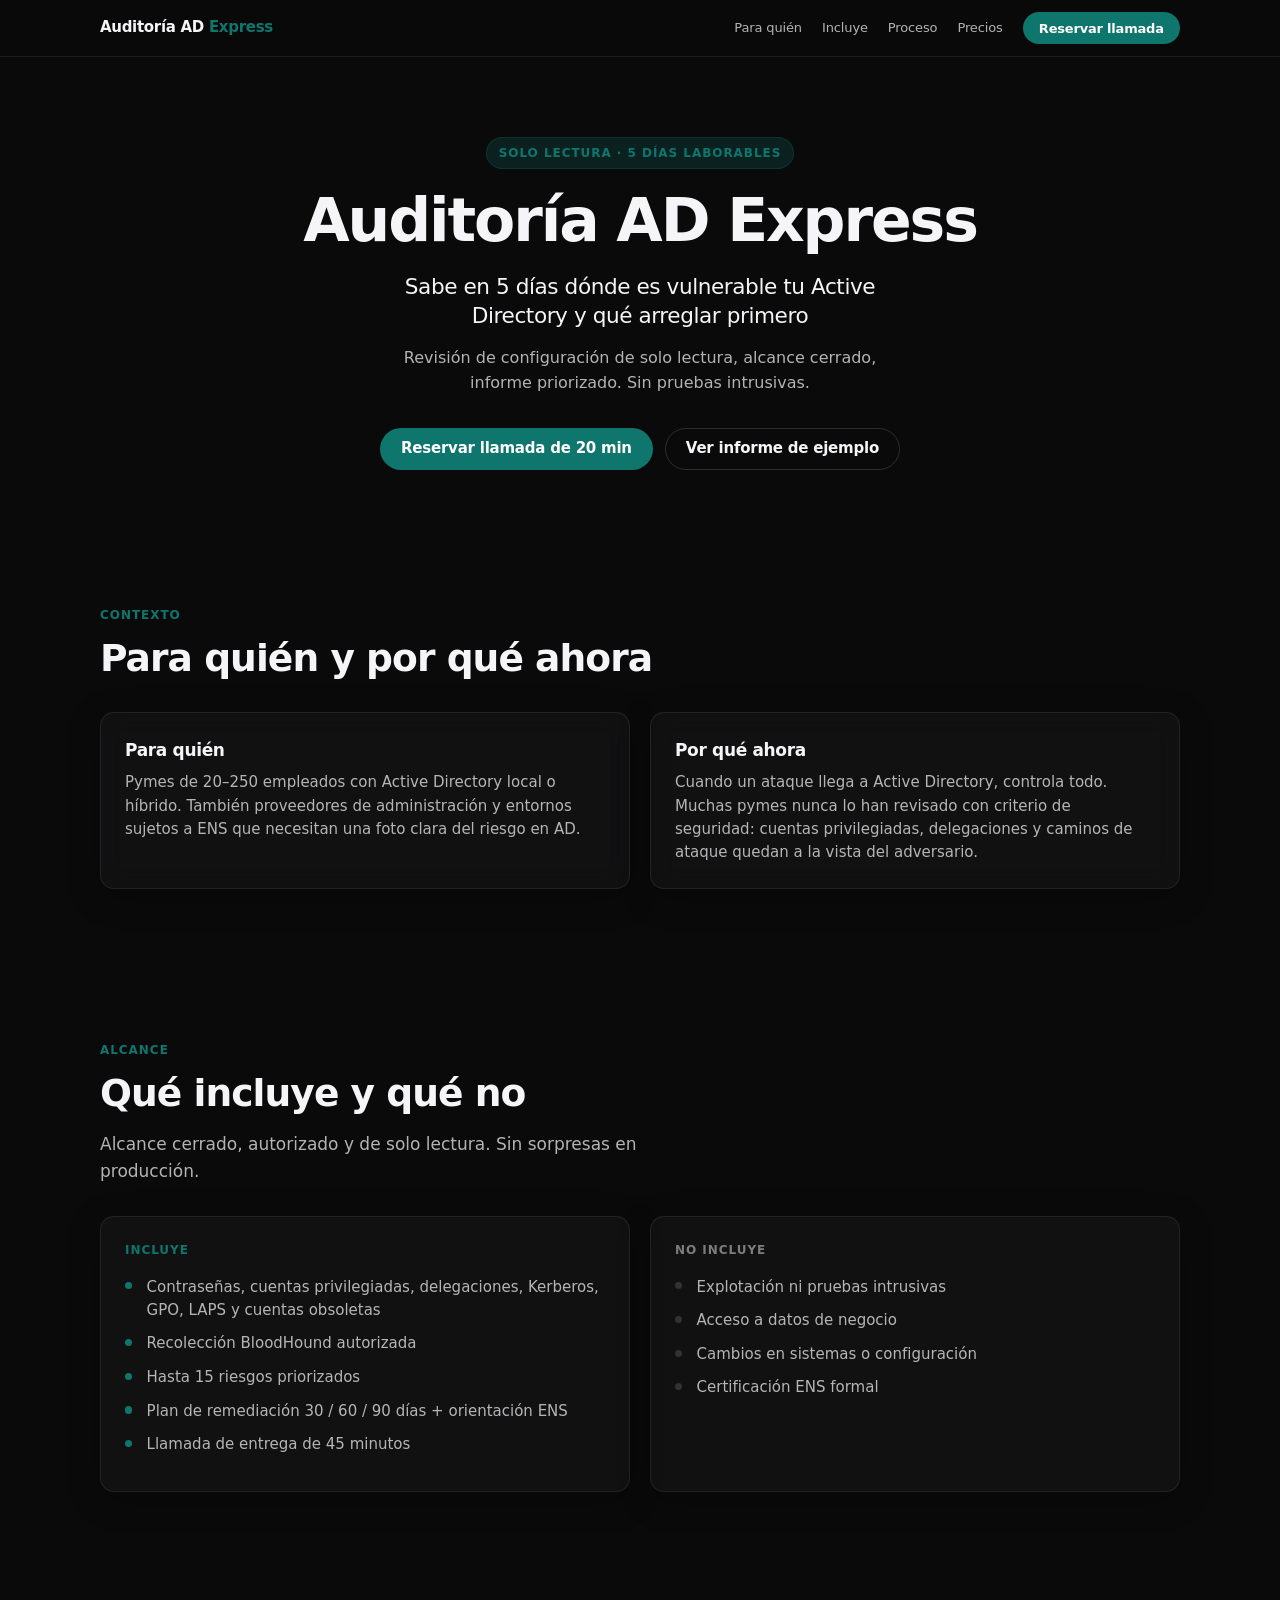
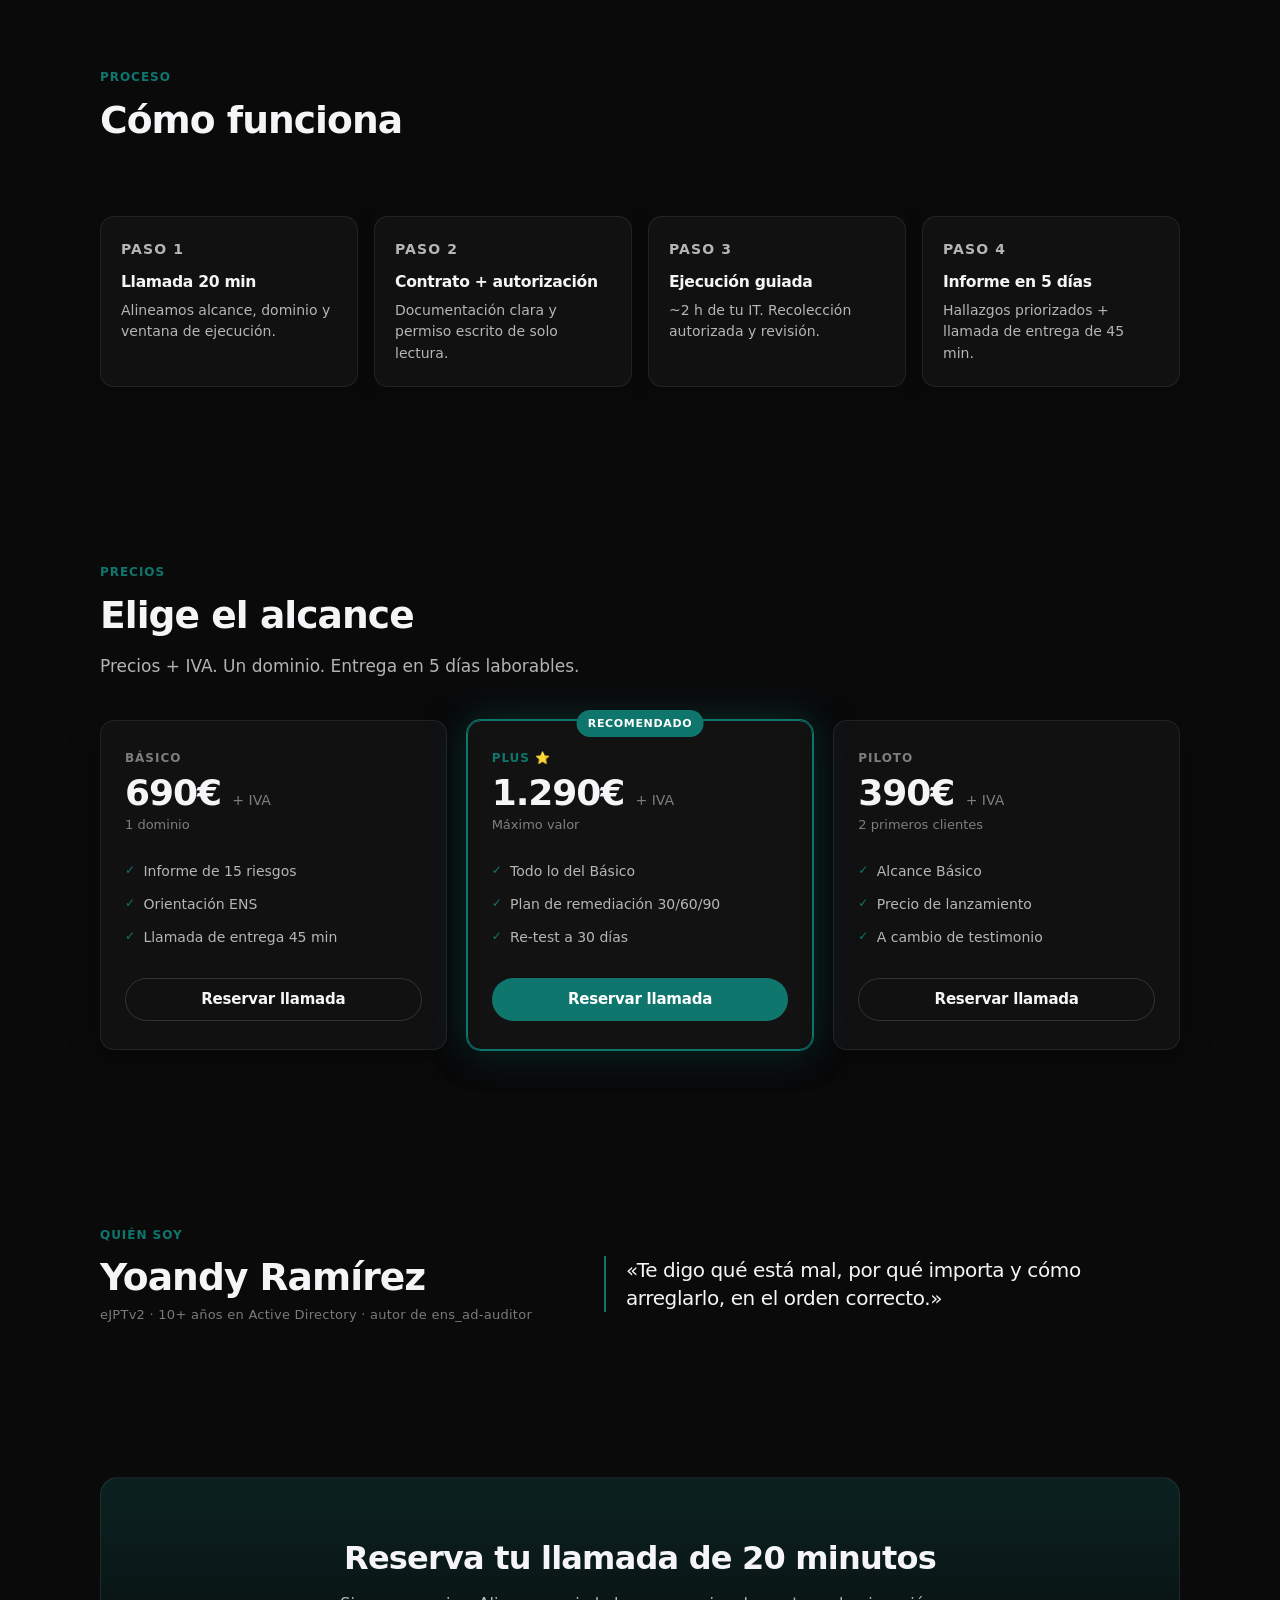
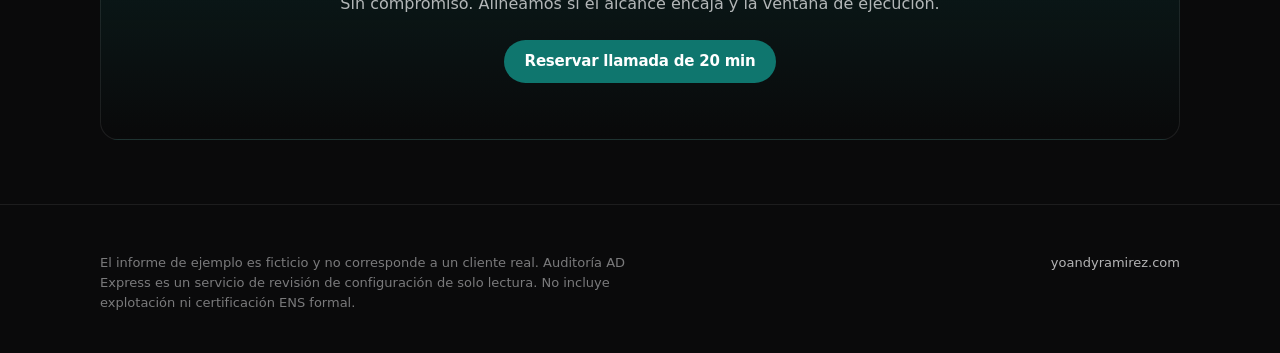
==== index.html @ 7f48b074 "feat: landing Auditoría AD Express (Apple/Emil static)" ====
<!DOCTYPE html>
<html lang="es">
<head>
  <meta charset="UTF-8">
  <meta name="viewport" content="width=device-width, initial-scale=1">
  <meta name="description" content="Auditoría AD Express: sabe en 5 días dónde es vulnerable tu Active Directory y qué arreglar primero. Revisión de solo lectura, informe priorizado.">
  <title>Auditoría AD Express — Active Directory en 5 días</title>
  <link rel="stylesheet" href="styles.css">
</head>
<body>
  <header class="nav">
    <div class="wrap nav__inner">
      <a href="#" class="nav__brand">Auditoría AD <span>Express</span></a>
      <nav class="nav__links" aria-label="Principal">
        <a class="nav__link" href="#para-quien">Para quién</a>
        <a class="nav__link" href="#incluye">Incluye</a>
        <a class="nav__link" href="#proceso">Proceso</a>
        <a class="nav__link" href="#precios">Precios</a>
        <a class="btn btn--primary btn--sm nav__cta" href="#reserva">Reservar llamada</a>
      </nav>
    </div>
  </header>

  <main>
    <section class="hero">
      <div class="wrap">
        <p class="hero__eyebrow reveal">Solo lectura · 5 días laborables</p>
        <h1 class="hero__title reveal">Auditoría AD Express</h1>
        <p class="hero__subtitle reveal">Sabe en 5 días dónde es vulnerable tu Active Directory y qué arreglar primero</p>
        <p class="hero__sub reveal">Revisión de configuración de solo lectura, alcance cerrado, informe priorizado. Sin pruebas intrusivas.</p>
        <div class="hero__actions reveal">
          <a class="btn btn--primary" href="mailto:yoandyramirezdelgado@gmail.com?subject=Auditor%C3%ADa%20AD%20Express">Reservar llamada de 20 min</a>
          <a class="btn btn--ghost" href="informe.html">Ver informe de ejemplo</a>
        </div>
      </div>
    </section>

    <section class="section section--tight" id="para-quien">
      <div class="wrap">
        <p class="section__label reveal">Contexto</p>
        <h2 class="section__title reveal">Para quién y por qué ahora</h2>
        <div class="grid-2 audience-grid" style="margin-top: 2rem;">
          <article class="card card--glass reveal">
            <h3>Para quién</h3>
            <p>Pymes de 20–250 empleados con Active Directory local o híbrido. También proveedores de administración y entornos sujetos a ENS que necesitan una foto clara del riesgo en AD.</p>
          </article>
          <article class="card card--glass reveal">
            <h3>Por qué ahora</h3>
            <p>Cuando un ataque llega a Active Directory, controla todo. Muchas pymes nunca lo han revisado con criterio de seguridad: cuentas privilegiadas, delegaciones y caminos de ataque quedan a la vista del adversario.</p>
          </article>
        </div>
      </div>
    </section>

    <section class="section" id="incluye">
      <div class="wrap">
        <p class="section__label reveal">Alcance</p>
        <h2 class="section__title reveal">Qué incluye y qué no</h2>
        <p class="section__lead reveal">Alcance cerrado, autorizado y de solo lectura. Sin sorpresas en producción.</p>
        <div class="grid-2" style="margin-top: 2rem;">
          <div class="card includes-col includes-col--yes reveal">
            <h3>Incluye</h3>
            <ul>
              <li>Contraseñas, cuentas privilegiadas, delegaciones, Kerberos, GPO, LAPS y cuentas obsoletas</li>
              <li>Recolección BloodHound autorizada</li>
              <li>Hasta 15 riesgos priorizados</li>
              <li>Plan de remediación 30 / 60 / 90 días + orientación ENS</li>
              <li>Llamada de entrega de 45 minutos</li>
            </ul>
          </div>
          <div class="card includes-col includes-col--no reveal">
            <h3>No incluye</h3>
            <ul>
              <li>Explotación ni pruebas intrusivas</li>
              <li>Acceso a datos de negocio</li>
              <li>Cambios en sistemas o configuración</li>
              <li>Certificación ENS formal</li>
            </ul>
          </div>
        </div>
      </div>
    </section>

    <section class="section" id="proceso">
      <div class="wrap">
        <p class="section__label reveal">Proceso</p>
        <h2 class="section__title reveal">Cómo funciona</h2>
        <p class="section__lead reveal">Cuatro pasos. Menos de un día de coordinación por tu parte.</p>
        <div class="steps" style="margin-top: 2rem;">
          <article class="step reveal">
            <p class="step__num">Paso 1</p>
            <h3>Llamada 20 min</h3>
            <p>Alineamos alcance, dominio y ventana de ejecución.</p>
          </article>
          <article class="step reveal">
            <p class="step__num">Paso 2</p>
            <h3>Contrato + autorización</h3>
            <p>Documentación clara y permiso escrito de solo lectura.</p>
          </article>
          <article class="step reveal">
            <p class="step__num">Paso 3</p>
            <h3>Ejecución guiada</h3>
            <p>~2 h de tu IT. Recolección autorizada y revisión.</p>
          </article>
          <article class="step reveal">
            <p class="step__num">Paso 4</p>
            <h3>Informe en 5 días</h3>
            <p>Hallazgos priorizados + llamada de entrega de 45 min.</p>
          </article>
        </div>
      </div>
    </section>

    <section class="section" id="precios">
      <div class="wrap">
        <p class="section__label reveal">Precios</p>
        <h2 class="section__title reveal">Elige el alcance</h2>
        <p class="section__lead reveal">Precios + IVA. Un dominio. Entrega en 5 días laborables.</p>
        <div class="grid-3" style="margin-top: 2.5rem;">
          <article class="pricing-card reveal">
            <p class="pricing-card__name">Básico</p>
            <p class="pricing-card__price">690€ <span>+ IVA</span></p>
            <p class="pricing-card__note">1 dominio</p>
            <ul>
              <li>Informe de 15 riesgos</li>
              <li>Orientación ENS</li>
              <li>Llamada de entrega 45 min</li>
            </ul>
            <a class="btn btn--ghost" href="mailto:yoandyramirezdelgado@gmail.com?subject=Auditor%C3%ADa%20AD%20Express%20%E2%80%94%20B%C3%A1sico">Reservar llamada</a>
          </article>
          <article class="pricing-card pricing-card--plus reveal">
            <span class="pricing-card__badge">Recomendado</span>
            <p class="pricing-card__name">Plus ⭐</p>
            <p class="pricing-card__price">1.290€ <span>+ IVA</span></p>
            <p class="pricing-card__note">Máximo valor</p>
            <ul>
              <li>Todo lo del Básico</li>
              <li>Plan de remediación 30/60/90</li>
              <li>Re-test a 30 días</li>
            </ul>
            <a class="btn btn--primary" href="mailto:yoandyramirezdelgado@gmail.com?subject=Auditor%C3%ADa%20AD%20Express%20%E2%80%94%20Plus">Reservar llamada</a>
          </article>
          <article class="pricing-card reveal">
            <p class="pricing-card__name">Piloto</p>
            <p class="pricing-card__price">390€ <span>+ IVA</span></p>
            <p class="pricing-card__note">2 primeros clientes</p>
            <ul>
              <li>Alcance Básico</li>
              <li>Precio de lanzamiento</li>
              <li>A cambio de testimonio</li>
            </ul>
            <a class="btn btn--ghost" href="mailto:yoandyramirezdelgado@gmail.com?subject=Auditor%C3%ADa%20AD%20Express%20%E2%80%94%20Piloto">Reservar llamada</a>
          </article>
        </div>
      </div>
    </section>

    <section class="section" id="quien">
      <div class="wrap">
        <p class="section__label reveal">Quién soy</p>
        <div class="about">
          <div class="reveal">
            <h2 class="section__title" style="margin-bottom: 0.25rem;">Yoandy Ramírez</h2>
            <p class="about__meta">eJPTv2 · 10+ años en Active Directory · autor de ens_ad-auditor</p>
          </div>
          <blockquote class="about__quote reveal">
            «Te digo qué está mal, por qué importa y cómo arreglarlo, en el orden correcto.»
          </blockquote>
        </div>
      </div>
    </section>

    <section class="section section--tight" id="reserva">
      <div class="wrap">
        <div class="cta-band reveal">
          <h2>Reserva tu llamada de 20 minutos</h2>
          <p>Sin compromiso. Alineamos si el alcance encaja y la ventana de ejecución.</p>
          <a class="btn btn--primary" href="mailto:yoandyramirezdelgado@gmail.com?subject=Auditor%C3%ADa%20AD%20Express">Reservar llamada de 20 min</a>
        </div>
      </div>
    </section>
  </main>

  <footer class="footer">
    <div class="wrap footer__inner">
      <p>El informe de ejemplo es ficticio y no corresponde a un cliente real. Auditoría AD Express es un servicio de revisión de configuración de solo lectura. No incluye explotación ni certificación ENS formal.</p>
      <p class="footer__links"><a href="https://yoandyramirez.com" rel="noopener noreferrer">yoandyramirez.com</a></p>
    </div>
  </footer>

  <script src="main.js"></script>
</body>
</html>
---- styles.css ----
/* Auditoría AD Express — Apple + Emil Kowalski aesthetic */

:root {
  --bg: #0a0a0b;
  --bg-elevated: #111113;
  --bg-card: rgba(255, 255, 255, 0.03);
  --text: #f5f5f7;
  --text-secondary: rgba(245, 245, 247, 0.72);
  --text-muted: rgba(245, 245, 247, 0.48);
  --accent: #0F766E;
  --accent-soft: rgba(15, 118, 110, 0.22);
  --accent-glow: rgba(15, 118, 110, 0.35);
  --border: rgba(255, 255, 255, 0.08);
  --border-strong: rgba(255, 255, 255, 0.14);
  --radius: 14px;
  --radius-sm: 10px;
  --max: 1080px;
  --font: -apple-system, BlinkMacSystemFont, "SF Pro Text", "Segoe UI", system-ui, sans-serif;
  --ease: ease-out;
}

*,
*::before,
*::after {
  box-sizing: border-box;
  margin: 0;
  padding: 0;
}

html {
  scroll-behavior: smooth;
}

@media (prefers-reduced-motion: reduce) {
  html {
    scroll-behavior: auto;
  }
}

body {
  font-family: var(--font);
  background: var(--bg);
  color: var(--text);
  line-height: 1.55;
  -webkit-font-smoothing: antialiased;
  -moz-osx-font-smoothing: grayscale;
  min-height: 100vh;
}

img {
  max-width: 100%;
  display: block;
}

a {
  color: inherit;
  text-decoration: none;
}

ul {
  list-style: none;
}

/* —— Layout —— */
.wrap {
  width: min(100% - 2.5rem, var(--max));
  margin-inline: auto;
}

.section {
  padding: 5.5rem 0;
}

.section--tight {
  padding: 4rem 0;
}

.section__label {
  font-size: 0.75rem;
  font-weight: 600;
  letter-spacing: 0.08em;
  text-transform: uppercase;
  color: var(--accent);
  margin-bottom: 0.75rem;
}

.section__title {
  font-size: clamp(1.75rem, 3.5vw, 2.35rem);
  font-weight: 650;
  letter-spacing: -0.025em;
  line-height: 1.15;
  margin-bottom: 1rem;
}

.section__lead {
  font-size: 1.0625rem;
  color: var(--text-secondary);
  max-width: 36rem;
}

/* —— Nav —— */
.nav {
  position: sticky;
  top: 0;
  z-index: 100;
  backdrop-filter: blur(20px);
  -webkit-backdrop-filter: blur(20px);
  background: rgba(10, 10, 11, 0.72);
  border-bottom: 1px solid var(--border);
}

.nav__inner {
  display: flex;
  align-items: center;
  justify-content: space-between;
  gap: 1rem;
  height: 3.5rem;
}

.nav__brand {
  font-size: 0.9375rem;
  font-weight: 600;
  letter-spacing: -0.02em;
}

.nav__brand span {
  color: var(--accent);
}

.nav__links {
  display: flex;
  align-items: center;
  gap: 1.25rem;
}

.nav__link {
  font-size: 0.8125rem;
  color: var(--text-secondary);
  letter-spacing: -0.01em;
  transition: opacity 120ms var(--ease);
}

.nav__link:hover {
  opacity: 0.85;
  color: var(--text);
}

.nav__cta {
  display: none;
}

@media (min-width: 720px) {
  .nav__cta {
    display: inline-flex;
  }
}

@media (max-width: 719px) {
  .nav__links .nav__link {
    display: none;
  }
}

/* —— Buttons —— */
.btn {
  display: inline-flex;
  align-items: center;
  justify-content: center;
  gap: 0.4rem;
  font-family: inherit;
  font-size: 0.9375rem;
  font-weight: 560;
  letter-spacing: -0.015em;
  line-height: 1;
  padding: 0.8rem 1.25rem;
  border-radius: 980px;
  border: 1px solid transparent;
  cursor: pointer;
  transition: transform 120ms ease-out, opacity 120ms ease-out;
  white-space: nowrap;
}

.btn:active {
  transform: scale(0.97);
}

.btn--primary {
  background: var(--accent);
  color: #fff;
}

.btn--primary:hover {
  opacity: 0.92;
}

.btn--ghost {
  background: transparent;
  color: var(--text);
  border-color: var(--border-strong);
}

.btn--ghost:hover {
  opacity: 0.88;
}

.btn--sm {
  font-size: 0.8125rem;
  padding: 0.55rem 0.95rem;
}

/* —— Hero —— */
.hero {
  padding: 5rem 0 4.5rem;
  text-align: center;
}

.hero__eyebrow {
  display: inline-block;
  font-size: 0.75rem;
  font-weight: 600;
  letter-spacing: 0.08em;
  text-transform: uppercase;
  color: var(--accent);
  margin-bottom: 1.25rem;
  padding: 0.35rem 0.75rem;
  border: 1px solid var(--accent-soft);
  border-radius: 980px;
  background: var(--accent-soft);
}

.hero__title {
  font-size: clamp(2.4rem, 6.5vw, 3.75rem);
  font-weight: 700;
  letter-spacing: -0.035em;
  line-height: 1.05;
  margin-bottom: 1.25rem;
}

.hero__subtitle {
  font-size: clamp(1.125rem, 2.2vw, 1.35rem);
  font-weight: 500;
  letter-spacing: -0.02em;
  line-height: 1.35;
  color: var(--text);
  max-width: 34rem;
  margin: 0 auto 1rem;
}

.hero__sub {
  font-size: 1rem;
  color: var(--text-secondary);
  max-width: 32rem;
  margin: 0 auto 2rem;
}

.hero__actions {
  display: flex;
  flex-wrap: wrap;
  gap: 0.75rem;
  justify-content: center;
}

/* —— Cards —— */
.card {
  background: var(--bg-card);
  border: 1px solid var(--border);
  border-radius: var(--radius);
  padding: 1.5rem;
  box-shadow: 0 8px 32px rgba(0, 0, 0, 0.28);
}

.card--glass {
  backdrop-filter: blur(12px);
  -webkit-backdrop-filter: blur(12px);
}

.grid-2 {
  display: grid;
  gap: 1.25rem;
}

@media (min-width: 720px) {
  .grid-2 {
    grid-template-columns: 1fr 1fr;
  }
}

.grid-3 {
  display: grid;
  gap: 1.25rem;
}

@media (min-width: 860px) {
  .grid-3 {
    grid-template-columns: repeat(3, 1fr);
  }
}

/* —— Audience / Why —— */
.audience-grid .card h3 {
  font-size: 1.0625rem;
  font-weight: 600;
  letter-spacing: -0.02em;
  margin-bottom: 0.5rem;
}

.audience-grid .card p {
  font-size: 0.9375rem;
  color: var(--text-secondary);
}

/* —— Includes —— */
.includes-col h3 {
  font-size: 0.75rem;
  font-weight: 650;
  letter-spacing: 0.08em;
  text-transform: uppercase;
  margin-bottom: 1rem;
}

.includes-col--yes h3 {
  color: var(--accent);
}

.includes-col--no h3 {
  color: var(--text-muted);
}

.includes-col li {
  position: relative;
  padding-left: 1.35rem;
  font-size: 0.9375rem;
  color: var(--text-secondary);
  margin-bottom: 0.65rem;
}

.includes-col li::before {
  content: "";
  position: absolute;
  left: 0;
  top: 0.45em;
  width: 0.45rem;
  height: 0.45rem;
  border-radius: 50%;
  background: var(--border-strong);
}

.includes-col--yes li::before {
  background: var(--accent);
}

/* —— Steps —— */
.steps {
  display: grid;
  gap: 1rem;
  counter-reset: step;
}

@media (min-width: 720px) {
  .steps {
    grid-template-columns: repeat(4, 1fr);
  }
}

.step {
  position: relative;
  padding: 1.35rem 1.25rem;
  background: var(--bg-card);
  border: 1px solid var(--border);
  border-radius: var(--radius);
  box-shadow: 0 4px 20px rgba(0, 0, 0, 0.2);
}

.step__num {
  font-size: 0.6875rem;
  font-weight: 650;
  letter-spacing: 0.08em;
  text-transform: uppercase;
  color: var(--accent);
  margin-bottom: 0.6rem;
}

.step h3 {
  font-size: 0.975rem;
  font-weight: 600;
  letter-spacing: -0.02em;
  margin-bottom: 0.35rem;
}

.step p {
  font-size: 0.875rem;
  color: var(--text-secondary);
}

/* —— Pricing —— */
.pricing-card {
  display: flex;
  flex-direction: column;
  padding: 1.75rem 1.5rem;
  background: var(--bg-card);
  border: 1px solid var(--border);
  border-radius: var(--radius);
  box-shadow: 0 8px 32px rgba(0, 0, 0, 0.28);
  position: relative;
}

.pricing-card--plus {
  border-color: var(--accent);
  box-shadow:
    0 0 0 1px var(--accent),
    0 0 40px var(--accent-glow),
    0 8px 32px rgba(0, 0, 0, 0.35);
}

.pricing-card__badge {
  position: absolute;
  top: -0.65rem;
  left: 50%;
  transform: translateX(-50%);
  font-size: 0.6875rem;
  font-weight: 650;
  letter-spacing: 0.06em;
  text-transform: uppercase;
  background: var(--accent);
  color: #fff;
  padding: 0.3rem 0.7rem;
  border-radius: 980px;
  white-space: nowrap;
}

.pricing-card__name {
  font-size: 0.75rem;
  font-weight: 650;
  letter-spacing: 0.08em;
  text-transform: uppercase;
  color: var(--text-muted);
  margin-bottom: 0.5rem;
}

.pricing-card--plus .pricing-card__name {
  color: var(--accent);
}

.pricing-card__price {
  font-size: 2.25rem;
  font-weight: 700;
  letter-spacing: -0.03em;
  line-height: 1;
  margin-bottom: 0.25rem;
}

.pricing-card__price span {
  font-size: 0.875rem;
  font-weight: 500;
  color: var(--text-muted);
  letter-spacing: 0;
}

.pricing-card__note {
  font-size: 0.8125rem;
  color: var(--text-muted);
  margin-bottom: 1.25rem;
}

.pricing-card ul {
  flex: 1;
  margin-bottom: 1.5rem;
}

.pricing-card li {
  font-size: 0.875rem;
  color: var(--text-secondary);
  padding: 0.35rem 0;
  padding-left: 1.15rem;
  position: relative;
}

.pricing-card li::before {
  content: "✓";
  position: absolute;
  left: 0;
  color: var(--accent);
  font-size: 0.75rem;
  font-weight: 700;
}

.pricing-card .btn {
  width: 100%;
}

/* —— About —— */
.about {
  display: grid;
  gap: 1.5rem;
  align-items: start;
}

@media (min-width: 720px) {
  .about {
    grid-template-columns: 1fr 1.2fr;
  }
}

.about__meta {
  font-size: 0.8125rem;
  color: var(--text-muted);
  letter-spacing: 0.02em;
  margin-top: 0.35rem;
}

.about__quote {
  font-size: 1.25rem;
  font-weight: 500;
  letter-spacing: -0.02em;
  line-height: 1.4;
  color: var(--text);
  border-left: 2px solid var(--accent);
  padding-left: 1.25rem;
}

/* —— CTA band —— */
.cta-band {
  text-align: center;
  padding: 3.5rem 2rem;
  background: linear-gradient(180deg, var(--accent-soft), transparent);
  border: 1px solid var(--border);
  border-radius: calc(var(--radius) + 4px);
}

.cta-band h2 {
  font-size: clamp(1.5rem, 3vw, 2rem);
  font-weight: 650;
  letter-spacing: -0.025em;
  margin-bottom: 0.5rem;
}

.cta-band p {
  color: var(--text-secondary);
  margin-bottom: 1.5rem;
  font-size: 1rem;
}

/* —— Footer —— */
.footer {
  padding: 3rem 0 2.5rem;
  border-top: 1px solid var(--border);
}

.footer__inner {
  display: flex;
  flex-direction: column;
  gap: 1rem;
}

@media (min-width: 720px) {
  .footer__inner {
    flex-direction: row;
    justify-content: space-between;
    align-items: flex-start;
  }
}

.footer p {
  font-size: 0.8125rem;
  color: var(--text-muted);
  max-width: 36rem;
}

.footer a {
  color: var(--text-secondary);
  transition: opacity 120ms var(--ease);
}

.footer a:hover {
  opacity: 0.85;
}

.footer__links {
  font-size: 0.8125rem;
  white-space: nowrap;
}

/* —— Scroll reveal —— */
.reveal {
  opacity: 0;
  transform: translateY(12px);
  transition: opacity 280ms var(--ease), transform 280ms var(--ease);
}

.reveal.is-visible {
  opacity: 1;
  transform: translateY(0);
}

@media (prefers-reduced-motion: reduce) {
  .reveal {
    opacity: 1;
    transform: none;
    transition: none;
  }
}

/* —— Report page —— */
.report-page {
  padding-top: 2rem;
  padding-bottom: 4rem;
}

.watermark {
  position: fixed;
  inset: 0;
  pointer-events: none;
  z-index: 50;
  display: flex;
  align-items: center;
  justify-content: center;
  overflow: hidden;
}

.watermark span {
  font-size: clamp(4rem, 18vw, 10rem);
  font-weight: 800;
  letter-spacing: 0.12em;
  color: rgba(255, 255, 255, 0.04);
  transform: rotate(-28deg);
  user-select: none;
}

.report-header {
  margin-bottom: 2.5rem;
}

.report-header__badge {
  display: inline-block;
  font-size: 0.6875rem;
  font-weight: 700;
  letter-spacing: 0.1em;
  text-transform: uppercase;
  color: #fbbf24;
  background: rgba(251, 191, 36, 0.12);
  border: 1px solid rgba(251, 191, 36, 0.28);
  padding: 0.3rem 0.65rem;
  border-radius: 6px;
  margin-bottom: 1rem;
}

.report-header h1 {
  font-size: clamp(1.75rem, 3.5vw, 2.25rem);
  font-weight: 650;
  letter-spacing: -0.025em;
  margin-bottom: 0.35rem;
}

.report-header__client {
  font-size: 1.0625rem;
  color: var(--text-secondary);
  margin-bottom: 0.25rem;
}

.report-header__meta {
  font-size: 0.8125rem;
  color: var(--text-muted);
}

.report-section {
  margin-bottom: 2rem;
}

.report-section h2 {
  font-size: 0.75rem;
  font-weight: 650;
  letter-spacing: 0.08em;
  text-transform: uppercase;
  color: var(--accent);
  margin-bottom: 1rem;
}

.critical-list li {
  display: flex;
  gap: 0.75rem;
  padding: 0.85rem 0;
  border-bottom: 1px solid var(--border);
  font-size: 0.9375rem;
  color: var(--text-secondary);
}

.critical-list li:last-child {
  border-bottom: none;
}

.critical-list .tag {
  flex-shrink: 0;
  font-size: 0.625rem;
  font-weight: 700;
  letter-spacing: 0.06em;
  text-transform: uppercase;
  color: #f87171;
  background: rgba(248, 113, 113, 0.12);
  border: 1px solid rgba(248, 113, 113, 0.25);
  padding: 0.2rem 0.45rem;
  border-radius: 4px;
  height: fit-content;
  margin-top: 0.15rem;
}

.table-wrap {
  overflow-x: auto;
  border: 1px solid var(--border);
  border-radius: var(--radius);
  background: var(--bg-card);
}

table {
  width: 100%;
  border-collapse: collapse;
  font-size: 0.875rem;
}

th,
td {
  text-align: left;
  padding: 0.85rem 1rem;
  border-bottom: 1px solid var(--border);
}

th {
  font-size: 0.6875rem;
  font-weight: 650;
  letter-spacing: 0.06em;
  text-transform: uppercase;
  color: var(--text-muted);
  background: rgba(255, 255, 255, 0.02);
}

tr:last-child td {
  border-bottom: none;
}

td {
  color: var(--text-secondary);
}

.sev {
  display: inline-block;
  font-size: 0.625rem;
  font-weight: 700;
  letter-spacing: 0.05em;
  text-transform: uppercase;
  padding: 0.2rem 0.45rem;
  border-radius: 4px;
}

.sev--crit {
  color: #f87171;
  background: rgba(248, 113, 113, 0.12);
}

.sev--high {
  color: #fb923c;
  background: rgba(251, 146, 60, 0.12);
}

.sev--med {
  color: #fbbf24;
  background: rgba(251, 191, 36, 0.12);
}

.report-back {
  margin-top: 2.5rem;
}
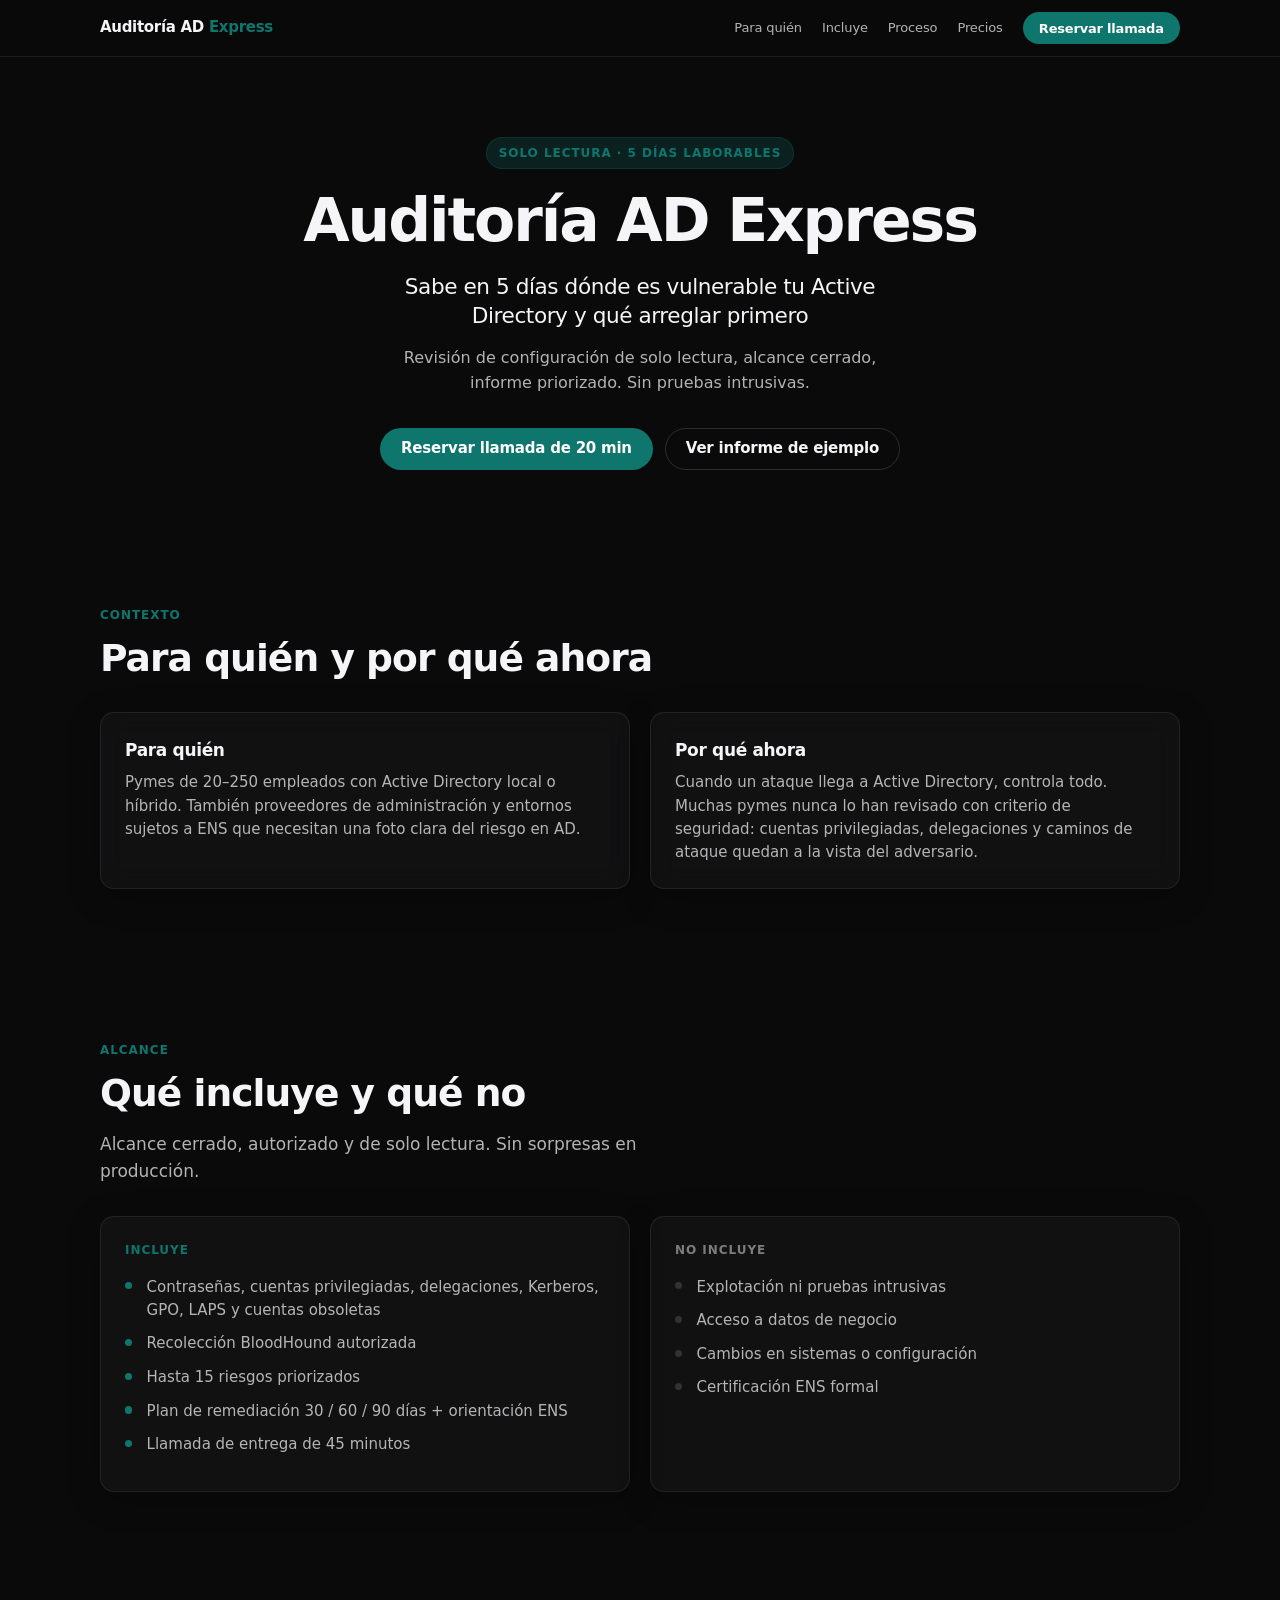
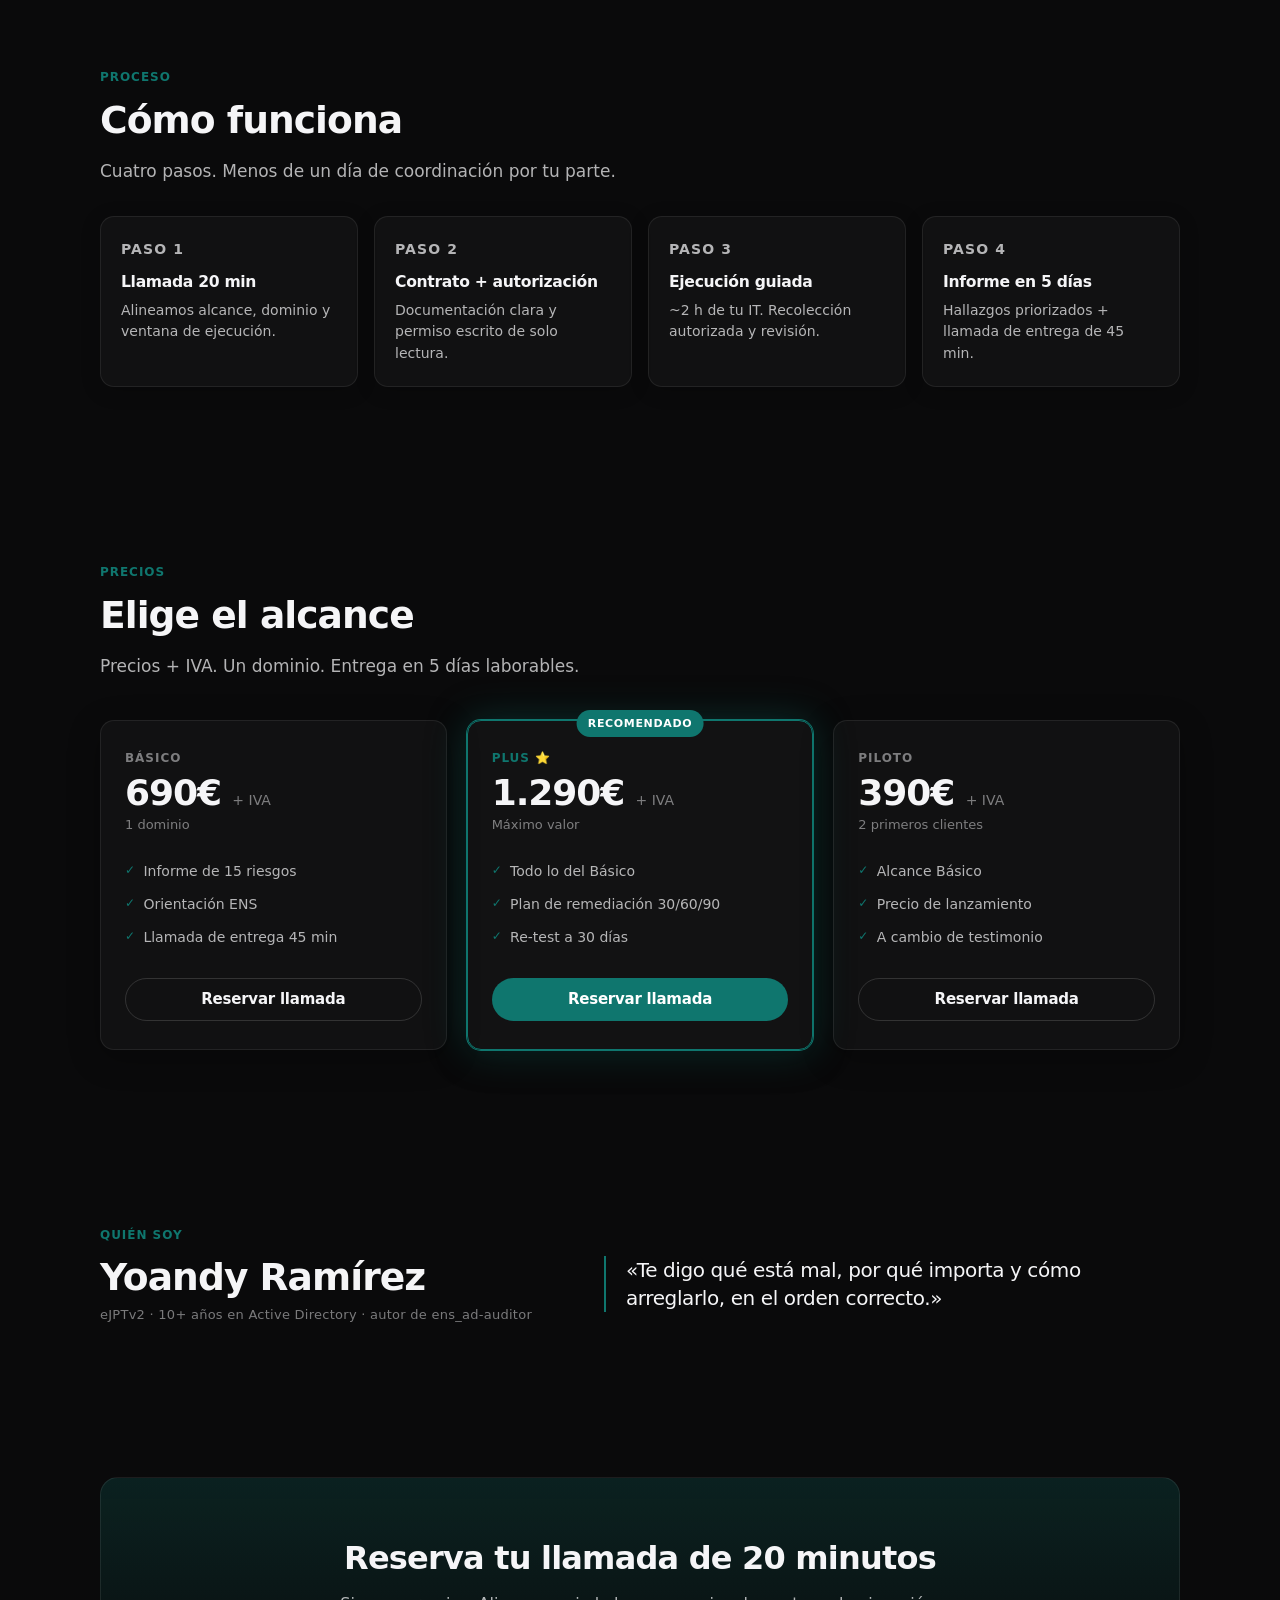
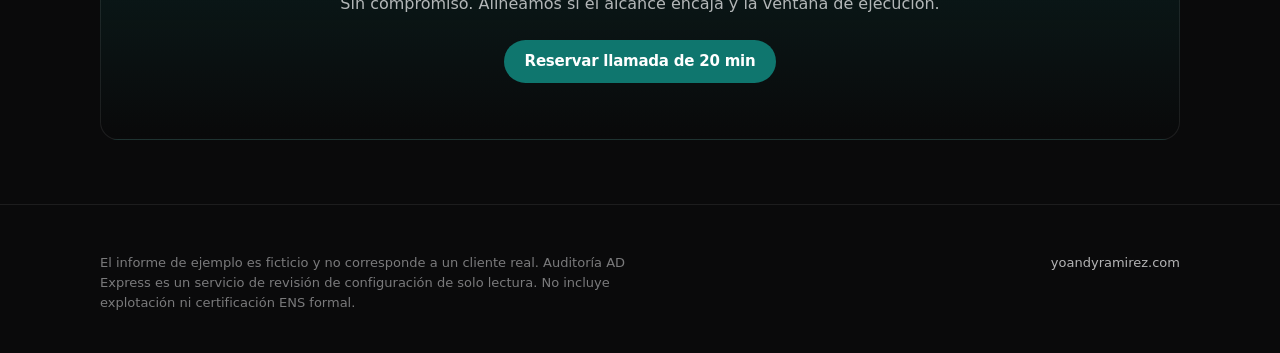
==== commit e2380bb9: "fix: reveal sections reliably without blank page" ====
--- a/index.html
+++ b/index.html
@@ -5,6 +5,7 @@
   <meta name="viewport" content="width=device-width, initial-scale=1">
   <meta name="description" content="Auditoría AD Express: sabe en 5 días dónde es vulnerable tu Active Directory y qué arreglar primero. Revisión de solo lectura, informe priorizado.">
   <title>Auditoría AD Express — Active Directory en 5 días</title>
+  <script>document.documentElement.classList.add('js');</script>
   <link rel="stylesheet" href="styles.css">
 </head>
 <body>
--- a/styles.css
+++ b/styles.css
@@ -581,19 +581,20 @@
 }
 
 /* —— Scroll reveal —— */
-.reveal {
+/* Only hide when JS is present (html.js); without JS, content stays visible */
+html.js .reveal {
   opacity: 0;
   transform: translateY(12px);
   transition: opacity 280ms var(--ease), transform 280ms var(--ease);
 }
 
-.reveal.is-visible {
+html.js .reveal.is-visible {
   opacity: 1;
   transform: translateY(0);
 }
 
 @media (prefers-reduced-motion: reduce) {
-  .reveal {
+  html.js .reveal {
     opacity: 1;
     transform: none;
     transition: none;
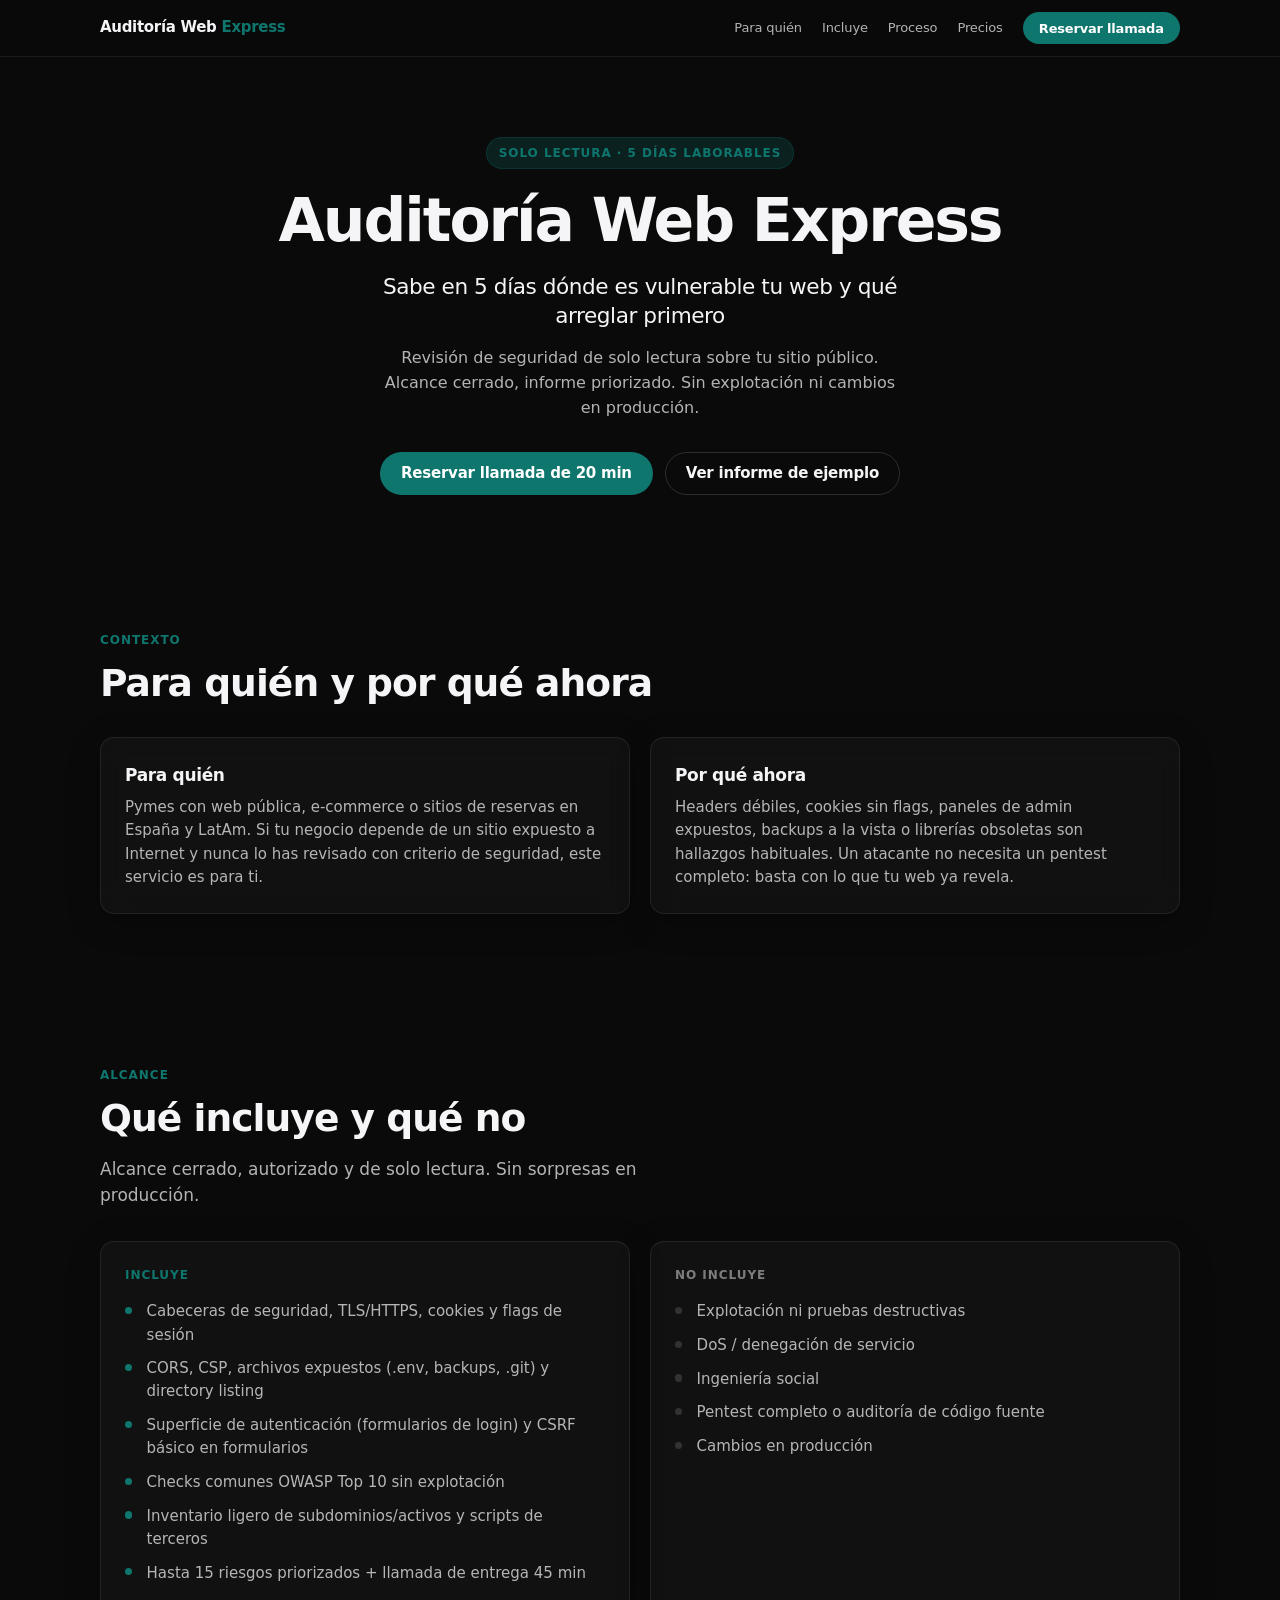
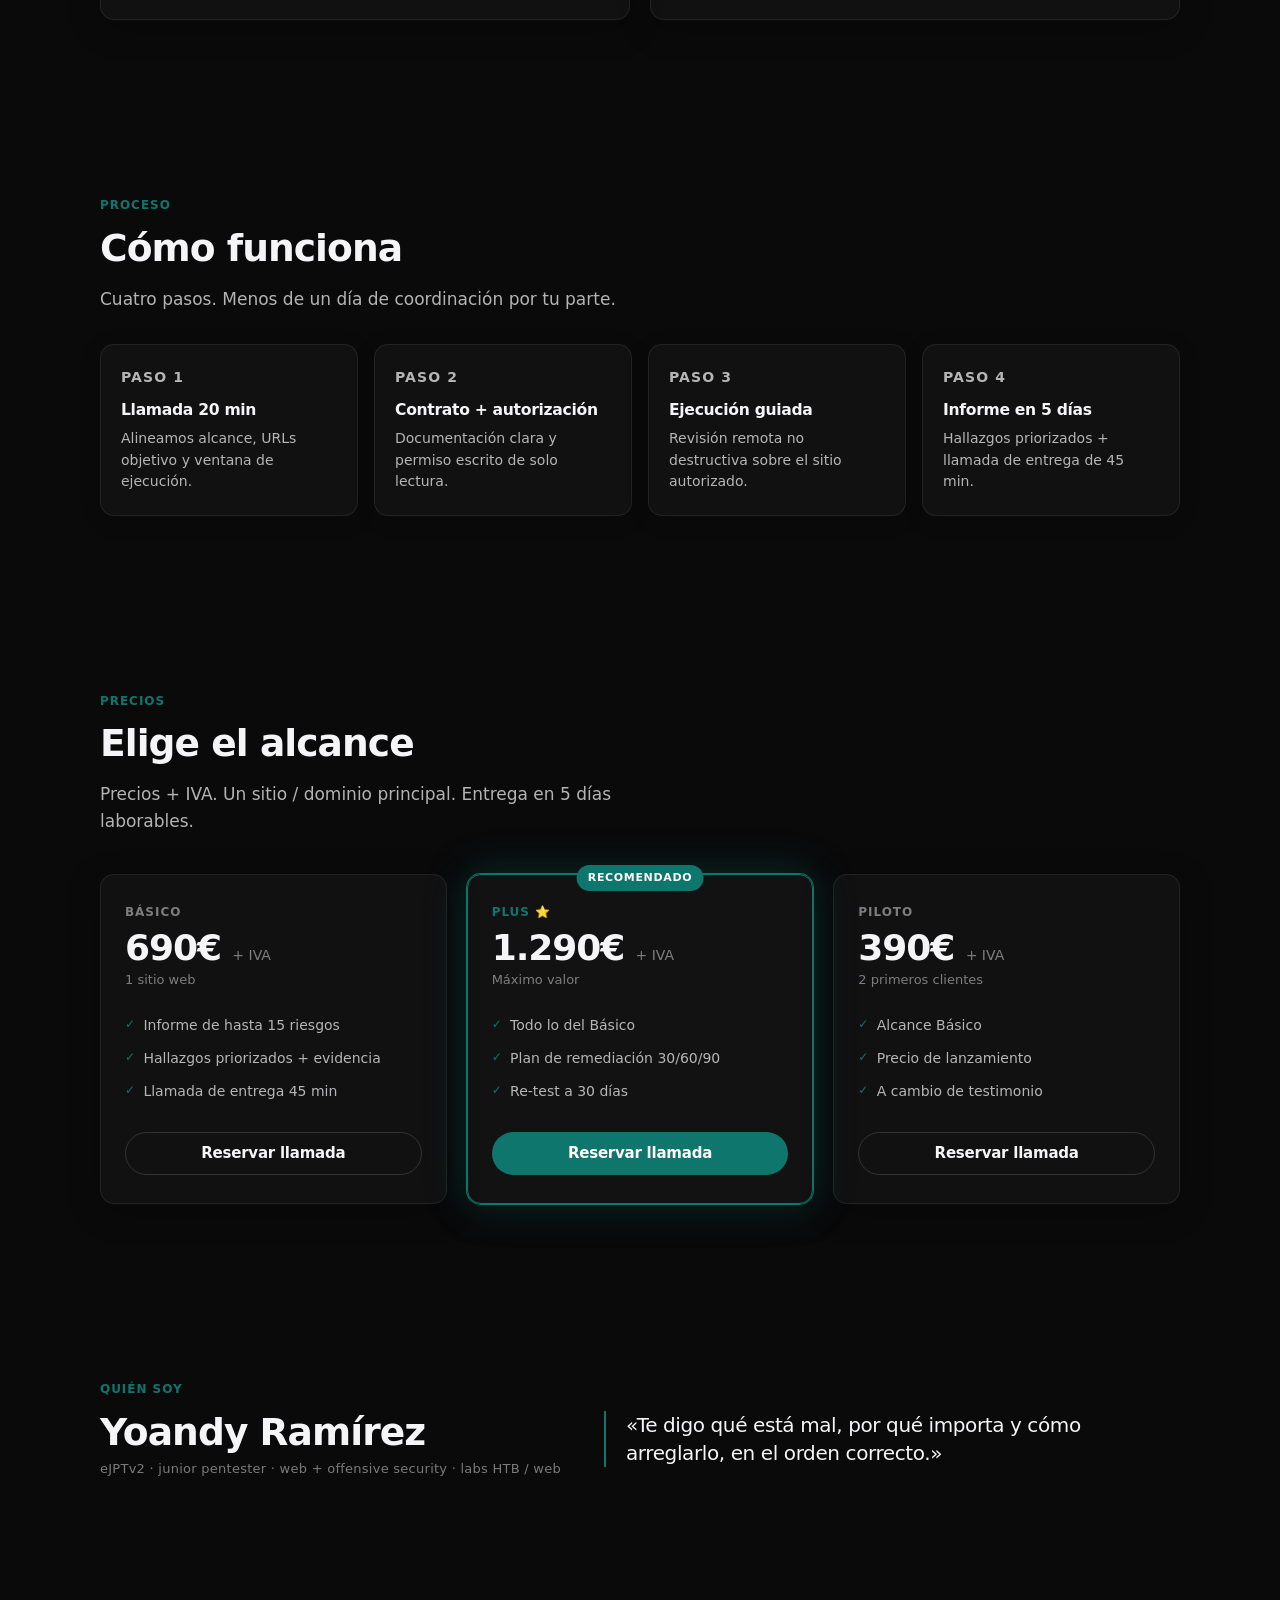
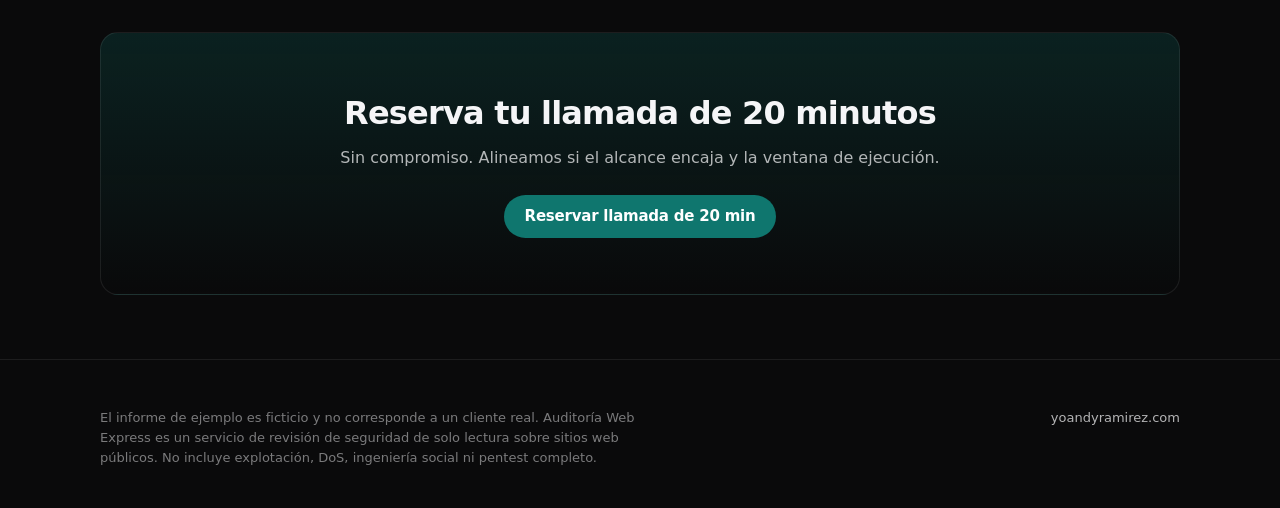
==== commit 8669e6e1: "feat: pivot landing to Auditoría Web Express" ====
--- a/index.html
+++ b/index.html
@@ -3,15 +3,15 @@
 <head>
   <meta charset="UTF-8">
   <meta name="viewport" content="width=device-width, initial-scale=1">
-  <meta name="description" content="Auditoría AD Express: sabe en 5 días dónde es vulnerable tu Active Directory y qué arreglar primero. Revisión de solo lectura, informe priorizado.">
-  <title>Auditoría AD Express — Active Directory en 5 días</title>
+  <meta name="description" content="Auditoría Web Express: sabe en 5 días dónde es vulnerable tu web y qué arreglar primero. Revisión de solo lectura, informe priorizado. Pymes ES+LatAm.">
+  <title>Auditoría Web Express — Seguridad web en 5 días</title>
   <script>document.documentElement.classList.add('js');</script>
   <link rel="stylesheet" href="styles.css">
 </head>
 <body>
   <header class="nav">
     <div class="wrap nav__inner">
-      <a href="#" class="nav__brand">Auditoría AD <span>Express</span></a>
+      <a href="#" class="nav__brand">Auditoría Web <span>Express</span></a>
       <nav class="nav__links" aria-label="Principal">
         <a class="nav__link" href="#para-quien">Para quién</a>
         <a class="nav__link" href="#incluye">Incluye</a>
@@ -26,11 +26,11 @@
     <section class="hero">
       <div class="wrap">
         <p class="hero__eyebrow reveal">Solo lectura · 5 días laborables</p>
-        <h1 class="hero__title reveal">Auditoría AD Express</h1>
-        <p class="hero__subtitle reveal">Sabe en 5 días dónde es vulnerable tu Active Directory y qué arreglar primero</p>
-        <p class="hero__sub reveal">Revisión de configuración de solo lectura, alcance cerrado, informe priorizado. Sin pruebas intrusivas.</p>
+        <h1 class="hero__title reveal">Auditoría Web Express</h1>
+        <p class="hero__subtitle reveal">Sabe en 5 días dónde es vulnerable tu web y qué arreglar primero</p>
+        <p class="hero__sub reveal">Revisión de seguridad de solo lectura sobre tu sitio público. Alcance cerrado, informe priorizado. Sin explotación ni cambios en producción.</p>
         <div class="hero__actions reveal">
-          <a class="btn btn--primary" href="mailto:yoandyramirezdelgado@gmail.com?subject=Auditor%C3%ADa%20AD%20Express">Reservar llamada de 20 min</a>
+          <a class="btn btn--primary" href="mailto:yoandyramirezdelgado@gmail.com?subject=Auditor%C3%ADa%20Web%20Express">Reservar llamada de 20 min</a>
           <a class="btn btn--ghost" href="informe.html">Ver informe de ejemplo</a>
         </div>
       </div>
@@ -43,11 +43,11 @@
         <div class="grid-2 audience-grid" style="margin-top: 2rem;">
           <article class="card card--glass reveal">
             <h3>Para quién</h3>
-            <p>Pymes de 20–250 empleados con Active Directory local o híbrido. También proveedores de administración y entornos sujetos a ENS que necesitan una foto clara del riesgo en AD.</p>
+            <p>Pymes con web pública, e-commerce o sitios de reservas en España y LatAm. Si tu negocio depende de un sitio expuesto a Internet y nunca lo has revisado con criterio de seguridad, este servicio es para ti.</p>
           </article>
           <article class="card card--glass reveal">
             <h3>Por qué ahora</h3>
-            <p>Cuando un ataque llega a Active Directory, controla todo. Muchas pymes nunca lo han revisado con criterio de seguridad: cuentas privilegiadas, delegaciones y caminos de ataque quedan a la vista del adversario.</p>
+            <p>Headers débiles, cookies sin flags, paneles de admin expuestos, backups a la vista o librerías obsoletas son hallazgos habituales. Un atacante no necesita un pentest completo: basta con lo que tu web ya revela.</p>
           </article>
         </div>
       </div>
@@ -62,20 +62,22 @@
           <div class="card includes-col includes-col--yes reveal">
             <h3>Incluye</h3>
             <ul>
-              <li>Contraseñas, cuentas privilegiadas, delegaciones, Kerberos, GPO, LAPS y cuentas obsoletas</li>
-              <li>Recolección BloodHound autorizada</li>
-              <li>Hasta 15 riesgos priorizados</li>
-              <li>Plan de remediación 30 / 60 / 90 días + orientación ENS</li>
-              <li>Llamada de entrega de 45 minutos</li>
+              <li>Cabeceras de seguridad, TLS/HTTPS, cookies y flags de sesión</li>
+              <li>CORS, CSP, archivos expuestos (.env, backups, .git) y directory listing</li>
+              <li>Superficie de autenticación (formularios de login) y CSRF básico en formularios</li>
+              <li>Checks comunes OWASP Top 10 sin explotación</li>
+              <li>Inventario ligero de subdominios/activos y scripts de terceros</li>
+              <li>Hasta 15 riesgos priorizados + llamada de entrega 45 min</li>
             </ul>
           </div>
           <div class="card includes-col includes-col--no reveal">
             <h3>No incluye</h3>
             <ul>
-              <li>Explotación ni pruebas intrusivas</li>
-              <li>Acceso a datos de negocio</li>
-              <li>Cambios en sistemas o configuración</li>
-              <li>Certificación ENS formal</li>
+              <li>Explotación ni pruebas destructivas</li>
+              <li>DoS / denegación de servicio</li>
+              <li>Ingeniería social</li>
+              <li>Pentest completo o auditoría de código fuente</li>
+              <li>Cambios en producción</li>
             </ul>
           </div>
         </div>
@@ -91,7 +93,7 @@
           <article class="step reveal">
             <p class="step__num">Paso 1</p>
             <h3>Llamada 20 min</h3>
-            <p>Alineamos alcance, dominio y ventana de ejecución.</p>
+            <p>Alineamos alcance, URLs objetivo y ventana de ejecución.</p>
           </article>
           <article class="step reveal">
             <p class="step__num">Paso 2</p>
@@ -101,7 +103,7 @@
           <article class="step reveal">
             <p class="step__num">Paso 3</p>
             <h3>Ejecución guiada</h3>
-            <p>~2 h de tu IT. Recolección autorizada y revisión.</p>
+            <p>Revisión remota no destructiva sobre el sitio autorizado.</p>
           </article>
           <article class="step reveal">
             <p class="step__num">Paso 4</p>
@@ -116,18 +118,18 @@
       <div class="wrap">
         <p class="section__label reveal">Precios</p>
         <h2 class="section__title reveal">Elige el alcance</h2>
-        <p class="section__lead reveal">Precios + IVA. Un dominio. Entrega en 5 días laborables.</p>
+        <p class="section__lead reveal">Precios + IVA. Un sitio / dominio principal. Entrega en 5 días laborables.</p>
         <div class="grid-3" style="margin-top: 2.5rem;">
           <article class="pricing-card reveal">
             <p class="pricing-card__name">Básico</p>
             <p class="pricing-card__price">690€ <span>+ IVA</span></p>
-            <p class="pricing-card__note">1 dominio</p>
+            <p class="pricing-card__note">1 sitio web</p>
             <ul>
-              <li>Informe de 15 riesgos</li>
-              <li>Orientación ENS</li>
+              <li>Informe de hasta 15 riesgos</li>
+              <li>Hallazgos priorizados + evidencia</li>
               <li>Llamada de entrega 45 min</li>
             </ul>
-            <a class="btn btn--ghost" href="mailto:yoandyramirezdelgado@gmail.com?subject=Auditor%C3%ADa%20AD%20Express%20%E2%80%94%20B%C3%A1sico">Reservar llamada</a>
+            <a class="btn btn--ghost" href="mailto:yoandyramirezdelgado@gmail.com?subject=Auditor%C3%ADa%20Web%20Express%20%E2%80%94%20B%C3%A1sico">Reservar llamada</a>
           </article>
           <article class="pricing-card pricing-card--plus reveal">
             <span class="pricing-card__badge">Recomendado</span>
@@ -139,7 +141,7 @@
               <li>Plan de remediación 30/60/90</li>
               <li>Re-test a 30 días</li>
             </ul>
-            <a class="btn btn--primary" href="mailto:yoandyramirezdelgado@gmail.com?subject=Auditor%C3%ADa%20AD%20Express%20%E2%80%94%20Plus">Reservar llamada</a>
+            <a class="btn btn--primary" href="mailto:yoandyramirezdelgado@gmail.com?subject=Auditor%C3%ADa%20Web%20Express%20%E2%80%94%20Plus">Reservar llamada</a>
           </article>
           <article class="pricing-card reveal">
             <p class="pricing-card__name">Piloto</p>
@@ -150,7 +152,7 @@
               <li>Precio de lanzamiento</li>
               <li>A cambio de testimonio</li>
             </ul>
-            <a class="btn btn--ghost" href="mailto:yoandyramirezdelgado@gmail.com?subject=Auditor%C3%ADa%20AD%20Express%20%E2%80%94%20Piloto">Reservar llamada</a>
+            <a class="btn btn--ghost" href="mailto:yoandyramirezdelgado@gmail.com?subject=Auditor%C3%ADa%20Web%20Express%20%E2%80%94%20Piloto">Reservar llamada</a>
           </article>
         </div>
       </div>
@@ -162,7 +164,7 @@
         <div class="about">
           <div class="reveal">
             <h2 class="section__title" style="margin-bottom: 0.25rem;">Yoandy Ramírez</h2>
-            <p class="about__meta">eJPTv2 · 10+ años en Active Directory · autor de ens_ad-auditor</p>
+            <p class="about__meta">eJPTv2 · junior pentester · web + offensive security · labs HTB / web</p>
           </div>
           <blockquote class="about__quote reveal">
             «Te digo qué está mal, por qué importa y cómo arreglarlo, en el orden correcto.»
@@ -176,7 +178,7 @@
         <div class="cta-band reveal">
           <h2>Reserva tu llamada de 20 minutos</h2>
           <p>Sin compromiso. Alineamos si el alcance encaja y la ventana de ejecución.</p>
-          <a class="btn btn--primary" href="mailto:yoandyramirezdelgado@gmail.com?subject=Auditor%C3%ADa%20AD%20Express">Reservar llamada de 20 min</a>
+          <a class="btn btn--primary" href="mailto:yoandyramirezdelgado@gmail.com?subject=Auditor%C3%ADa%20Web%20Express">Reservar llamada de 20 min</a>
         </div>
       </div>
     </section>
@@ -184,7 +186,7 @@
 
   <footer class="footer">
     <div class="wrap footer__inner">
-      <p>El informe de ejemplo es ficticio y no corresponde a un cliente real. Auditoría AD Express es un servicio de revisión de configuración de solo lectura. No incluye explotación ni certificación ENS formal.</p>
+      <p>El informe de ejemplo es ficticio y no corresponde a un cliente real. Auditoría Web Express es un servicio de revisión de seguridad de solo lectura sobre sitios web públicos. No incluye explotación, DoS, ingeniería social ni pentest completo.</p>
       <p class="footer__links"><a href="https://yoandyramirez.com" rel="noopener noreferrer">yoandyramirez.com</a></p>
     </div>
   </footer>
--- a/styles.css
+++ b/styles.css
@@ -1,4 +1,4 @@
-/* Auditoría AD Express — Apple + Emil Kowalski aesthetic */
+/* Auditoría Web Express — Apple + Emil Kowalski aesthetic */
 
 :root {
   --bg: #0a0a0b;
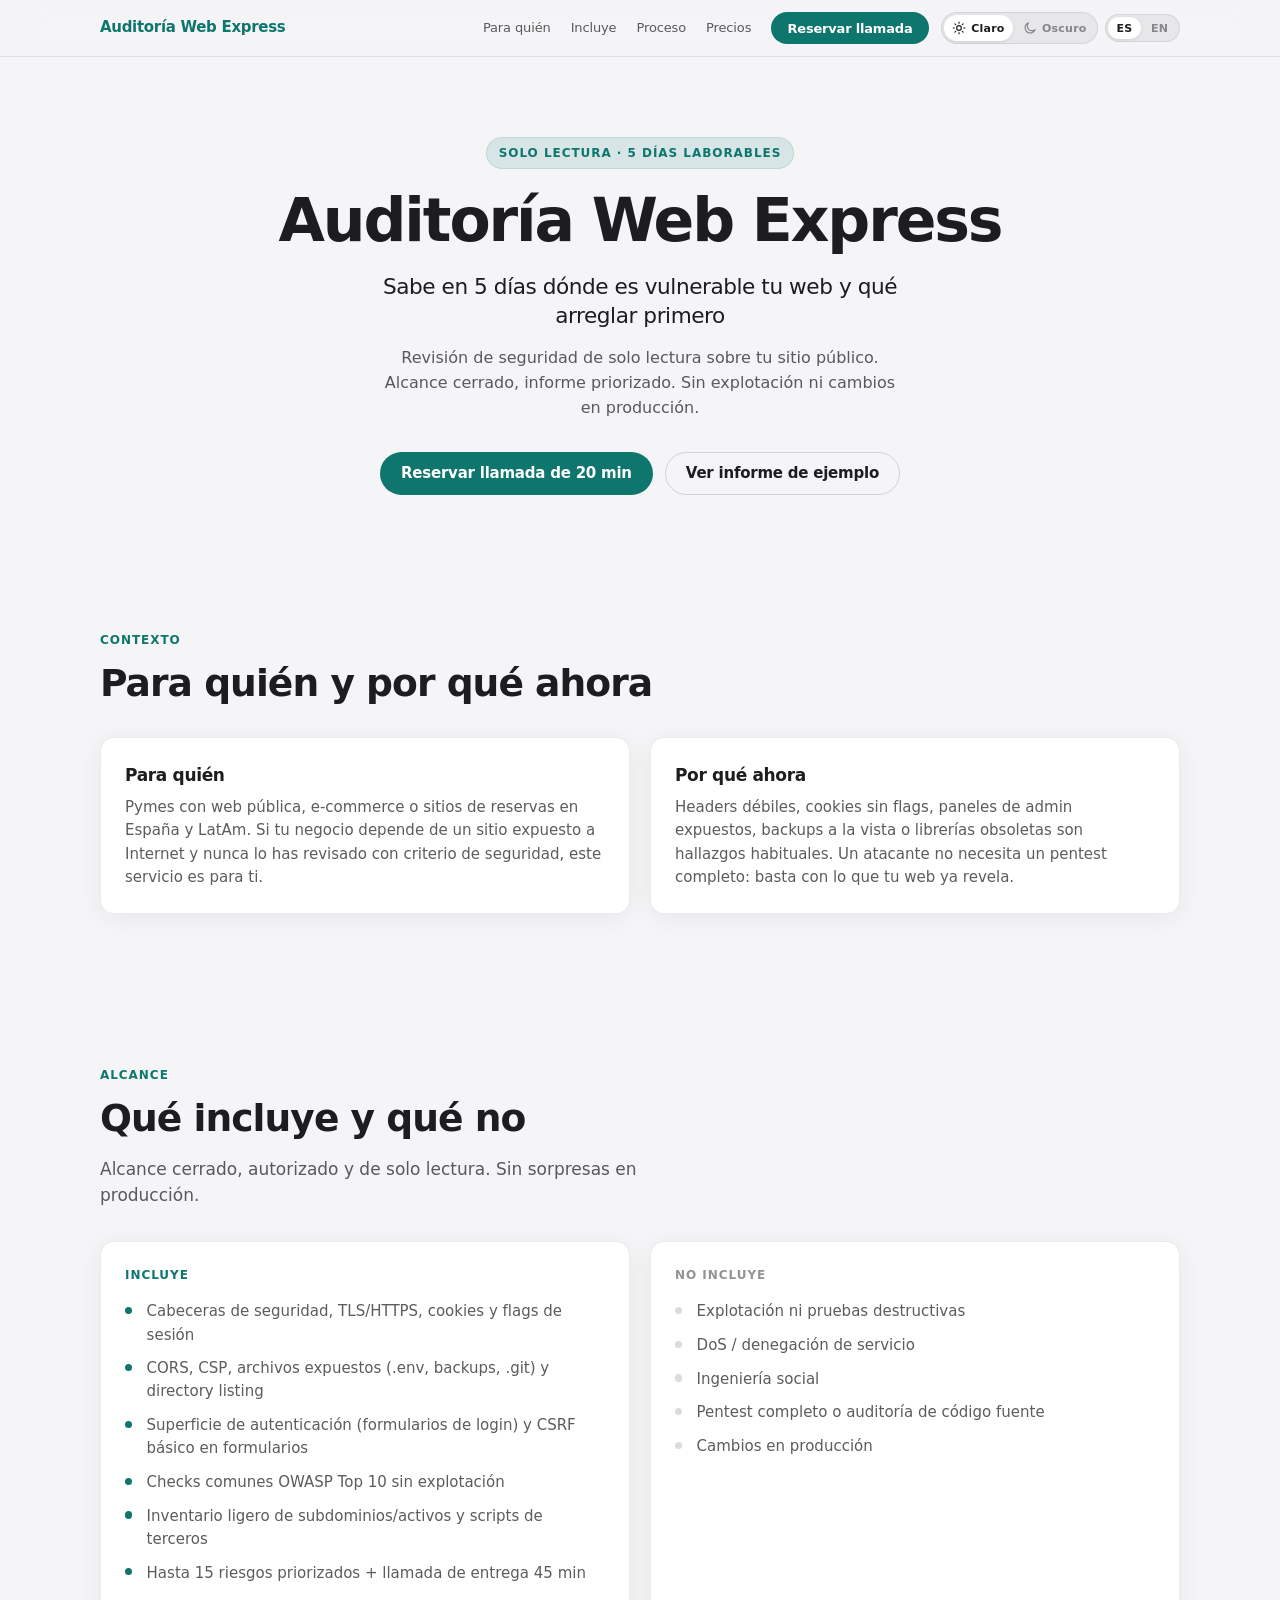
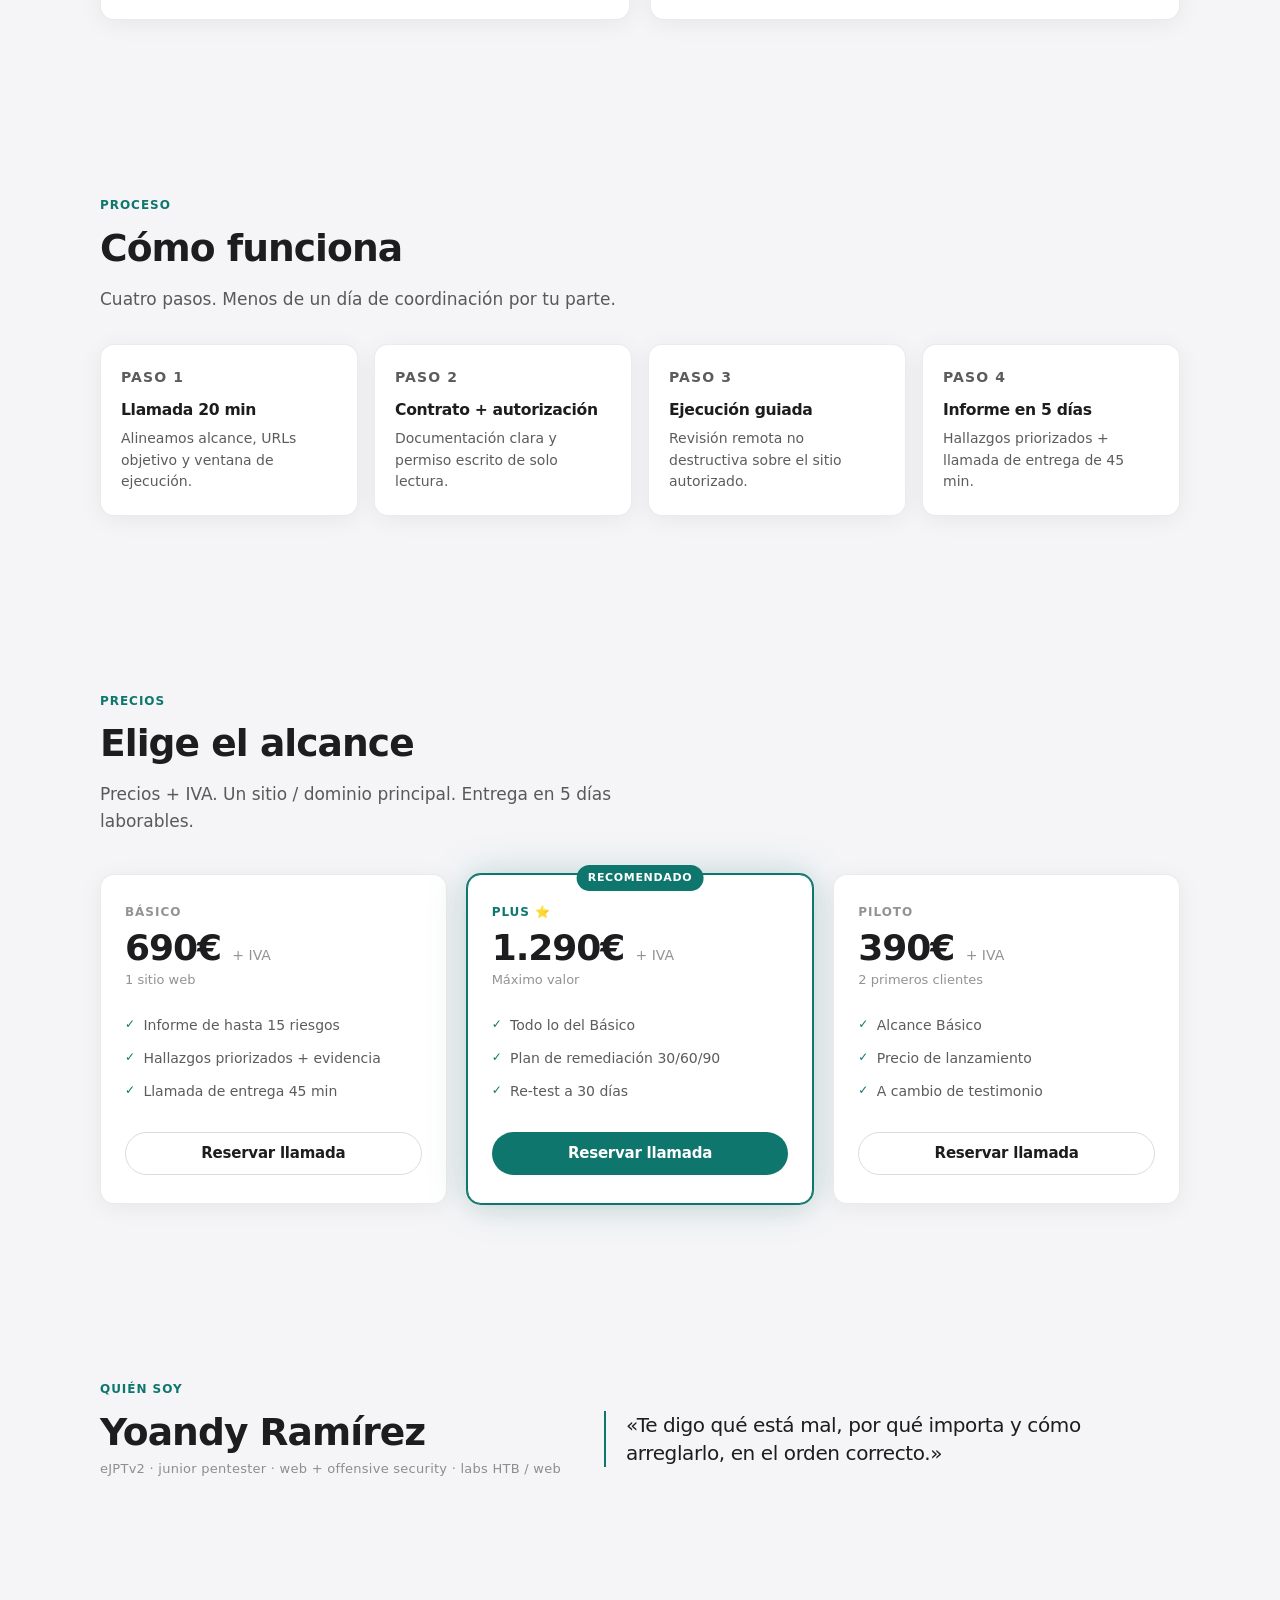
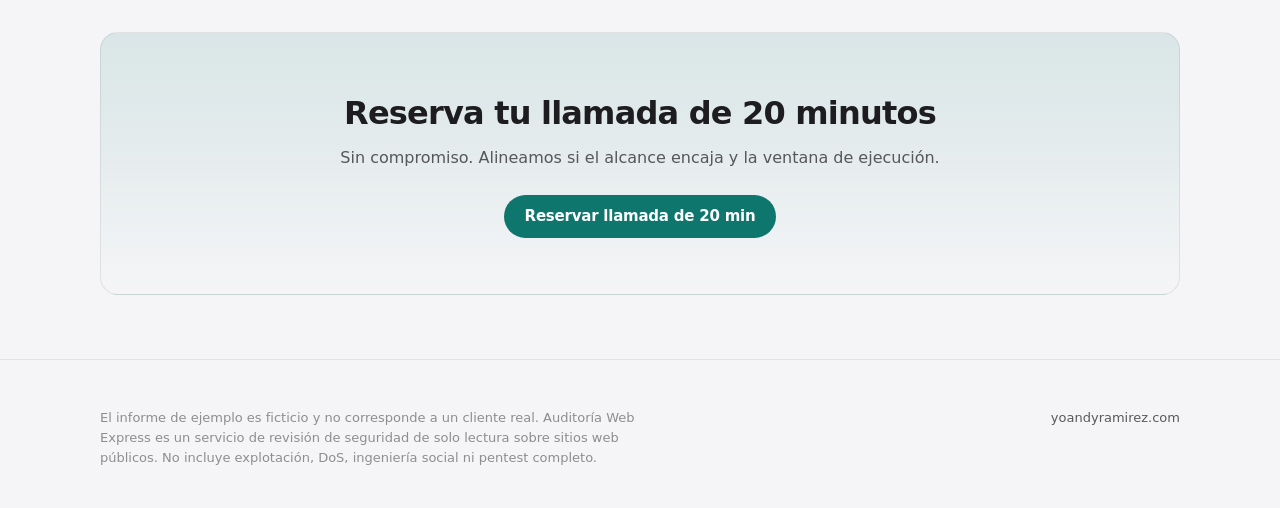
==== commit d4413a26: "feat: theme and language toggles Add light/dark theme (data-theme + localStorage) and ES/EN i18n wit" ====
--- a/index.html
+++ b/index.html
@@ -1,53 +1,84 @@
 <!DOCTYPE html>
-<html lang="es">
+<html lang="es" data-theme="dark">
 <head>
   <meta charset="UTF-8">
   <meta name="viewport" content="width=device-width, initial-scale=1">
   <meta name="description" content="Auditoría Web Express: sabe en 5 días dónde es vulnerable tu web y qué arreglar primero. Revisión de solo lectura, informe priorizado. Pymes ES+LatAm.">
   <title>Auditoría Web Express — Seguridad web en 5 días</title>
-  <script>document.documentElement.classList.add('js');</script>
+  <script>
+    (function () {
+      try {
+        var t = localStorage.getItem('theme');
+        if (t !== 'light' && t !== 'dark') {
+          t = window.matchMedia('(prefers-color-scheme: light)').matches ? 'light' : 'dark';
+        }
+        document.documentElement.setAttribute('data-theme', t);
+        var l = localStorage.getItem('lang');
+        document.documentElement.setAttribute('lang', l === 'en' ? 'en' : 'es');
+      } catch (e) {}
+      document.documentElement.classList.add('js');
+    })();
+  </script>
   <link rel="stylesheet" href="styles.css">
 </head>
-<body>
+<body data-page="home">
   <header class="nav">
     <div class="wrap nav__inner">
-      <a href="#" class="nav__brand">Auditoría Web <span>Express</span></a>
-      <nav class="nav__links" aria-label="Principal">
-        <a class="nav__link" href="#para-quien">Para quién</a>
-        <a class="nav__link" href="#incluye">Incluye</a>
-        <a class="nav__link" href="#proceso">Proceso</a>
-        <a class="nav__link" href="#precios">Precios</a>
-        <a class="btn btn--primary btn--sm nav__cta" href="#reserva">Reservar llamada</a>
-      </nav>
+      <a href="#" class="nav__brand"><span data-i18n="nav.brand">Auditoría Web</span> <span>Express</span></a>
+      <div class="nav__right">
+        <nav class="nav__links" data-i18n-aria="nav.aria" aria-label="Principal">
+          <a class="nav__link" href="#para-quien" data-i18n="nav.audience">Para quién</a>
+          <a class="nav__link" href="#incluye" data-i18n="nav.includes">Incluye</a>
+          <a class="nav__link" href="#proceso" data-i18n="nav.process">Proceso</a>
+          <a class="nav__link" href="#precios" data-i18n="nav.pricing">Precios</a>
+          <a class="btn btn--primary btn--sm nav__cta" href="#reserva" data-i18n="nav.cta">Reservar llamada</a>
+        </nav>
+        <div class="nav__toggles">
+          <div class="seg" role="group" data-i18n-aria="nav.theme" aria-label="Tema">
+            <button type="button" class="seg__btn" data-theme-set="light" aria-pressed="false" title="Light">
+              <svg class="seg__icon" width="14" height="14" viewBox="0 0 24 24" fill="none" stroke="currentColor" stroke-width="2" stroke-linecap="round" aria-hidden="true"><circle cx="12" cy="12" r="4"/><path d="M12 2v2M12 20v2M4.93 4.93l1.41 1.41M17.66 17.66l1.41 1.41M2 12h2M20 12h2M4.93 19.07l1.41-1.41M17.66 6.34l1.41-1.41"/></svg>
+              <span class="seg__label" data-i18n="theme.light">Claro</span>
+            </button>
+            <button type="button" class="seg__btn" data-theme-set="dark" aria-pressed="true" title="Dark">
+              <svg class="seg__icon" width="14" height="14" viewBox="0 0 24 24" fill="none" stroke="currentColor" stroke-width="2" stroke-linecap="round" aria-hidden="true"><path d="M21 14.3A9 9 0 1 1 9.7 3a7 7 0 0 0 11.3 11.3z"/></svg>
+              <span class="seg__label" data-i18n="theme.dark">Oscuro</span>
+            </button>
+          </div>
+          <div class="seg" role="group" data-i18n-aria="nav.lang" aria-label="Idioma">
+            <button type="button" class="seg__btn" data-lang-set="es" aria-pressed="true">ES</button>
+            <button type="button" class="seg__btn" data-lang-set="en" aria-pressed="false">EN</button>
+          </div>
+        </div>
+      </div>
     </div>
   </header>
 
   <main>
     <section class="hero">
       <div class="wrap">
-        <p class="hero__eyebrow reveal">Solo lectura · 5 días laborables</p>
-        <h1 class="hero__title reveal">Auditoría Web Express</h1>
-        <p class="hero__subtitle reveal">Sabe en 5 días dónde es vulnerable tu web y qué arreglar primero</p>
-        <p class="hero__sub reveal">Revisión de seguridad de solo lectura sobre tu sitio público. Alcance cerrado, informe priorizado. Sin explotación ni cambios en producción.</p>
+        <p class="hero__eyebrow reveal" data-i18n="hero.eyebrow">Solo lectura · 5 días laborables</p>
+        <h1 class="hero__title reveal" data-i18n="hero.title">Auditoría Web Express</h1>
+        <p class="hero__subtitle reveal" data-i18n="hero.subtitle">Sabe en 5 días dónde es vulnerable tu web y qué arreglar primero</p>
+        <p class="hero__sub reveal" data-i18n="hero.sub">Revisión de seguridad de solo lectura sobre tu sitio público. Alcance cerrado, informe priorizado. Sin explotación ni cambios en producción.</p>
         <div class="hero__actions reveal">
-          <a class="btn btn--primary" href="mailto:yoandyramirezdelgado@gmail.com?subject=Auditor%C3%ADa%20Web%20Express">Reservar llamada de 20 min</a>
-          <a class="btn btn--ghost" href="informe.html">Ver informe de ejemplo</a>
+          <a class="btn btn--primary" href="mailto:yoandyramirezdelgado@gmail.com?subject=Auditor%C3%ADa%20Web%20Express" data-i18n="hero.cta" data-i18n-mail="mail.subject">Reservar llamada de 20 min</a>
+          <a class="btn btn--ghost" href="informe.html" data-i18n="hero.sample">Ver informe de ejemplo</a>
         </div>
       </div>
     </section>
 
     <section class="section section--tight" id="para-quien">
       <div class="wrap">
-        <p class="section__label reveal">Contexto</p>
-        <h2 class="section__title reveal">Para quién y por qué ahora</h2>
+        <p class="section__label reveal" data-i18n="aud.label">Contexto</p>
+        <h2 class="section__title reveal" data-i18n="aud.title">Para quién y por qué ahora</h2>
         <div class="grid-2 audience-grid" style="margin-top: 2rem;">
           <article class="card card--glass reveal">
-            <h3>Para quién</h3>
-            <p>Pymes con web pública, e-commerce o sitios de reservas en España y LatAm. Si tu negocio depende de un sitio expuesto a Internet y nunca lo has revisado con criterio de seguridad, este servicio es para ti.</p>
+            <h3 data-i18n="aud.whoTitle">Para quién</h3>
+            <p data-i18n="aud.whoBody">Pymes con web pública, e-commerce o sitios de reservas en España y LatAm. Si tu negocio depende de un sitio expuesto a Internet y nunca lo has revisado con criterio de seguridad, este servicio es para ti.</p>
           </article>
           <article class="card card--glass reveal">
-            <h3>Por qué ahora</h3>
-            <p>Headers débiles, cookies sin flags, paneles de admin expuestos, backups a la vista o librerías obsoletas son hallazgos habituales. Un atacante no necesita un pentest completo: basta con lo que tu web ya revela.</p>
+            <h3 data-i18n="aud.whyTitle">Por qué ahora</h3>
+            <p data-i18n="aud.whyBody">Headers débiles, cookies sin flags, paneles de admin expuestos, backups a la vista o librerías obsoletas son hallazgos habituales. Un atacante no necesita un pentest completo: basta con lo que tu web ya revela.</p>
           </article>
         </div>
       </div>
@@ -55,29 +86,29 @@
 
     <section class="section" id="incluye">
       <div class="wrap">
-        <p class="section__label reveal">Alcance</p>
-        <h2 class="section__title reveal">Qué incluye y qué no</h2>
-        <p class="section__lead reveal">Alcance cerrado, autorizado y de solo lectura. Sin sorpresas en producción.</p>
+        <p class="section__label reveal" data-i18n="inc.label">Alcance</p>
+        <h2 class="section__title reveal" data-i18n="inc.title">Qué incluye y qué no</h2>
+        <p class="section__lead reveal" data-i18n="inc.lead">Alcance cerrado, autorizado y de solo lectura. Sin sorpresas en producción.</p>
         <div class="grid-2" style="margin-top: 2rem;">
           <div class="card includes-col includes-col--yes reveal">
-            <h3>Incluye</h3>
-            <ul>
-              <li>Cabeceras de seguridad, TLS/HTTPS, cookies y flags de sesión</li>
-              <li>CORS, CSP, archivos expuestos (.env, backups, .git) y directory listing</li>
-              <li>Superficie de autenticación (formularios de login) y CSRF básico en formularios</li>
-              <li>Checks comunes OWASP Top 10 sin explotación</li>
-              <li>Inventario ligero de subdominios/activos y scripts de terceros</li>
-              <li>Hasta 15 riesgos priorizados + llamada de entrega 45 min</li>
+            <h3 data-i18n="inc.yes">Incluye</h3>
+            <ul>
+              <li data-i18n="inc.yes1">Cabeceras de seguridad, TLS/HTTPS, cookies y flags de sesión</li>
+              <li data-i18n="inc.yes2">CORS, CSP, archivos expuestos (.env, backups, .git) y directory listing</li>
+              <li data-i18n="inc.yes3">Superficie de autenticación (formularios de login) y CSRF básico en formularios</li>
+              <li data-i18n="inc.yes4">Checks comunes OWASP Top 10 sin explotación</li>
+              <li data-i18n="inc.yes5">Inventario ligero de subdominios/activos y scripts de terceros</li>
+              <li data-i18n="inc.yes6">Hasta 15 riesgos priorizados + llamada de entrega 45 min</li>
             </ul>
           </div>
           <div class="card includes-col includes-col--no reveal">
-            <h3>No incluye</h3>
-            <ul>
-              <li>Explotación ni pruebas destructivas</li>
-              <li>DoS / denegación de servicio</li>
-              <li>Ingeniería social</li>
-              <li>Pentest completo o auditoría de código fuente</li>
-              <li>Cambios en producción</li>
+            <h3 data-i18n="inc.no">No incluye</h3>
+            <ul>
+              <li data-i18n="inc.no1">Explotación ni pruebas destructivas</li>
+              <li data-i18n="inc.no2">DoS / denegación de servicio</li>
+              <li data-i18n="inc.no3">Ingeniería social</li>
+              <li data-i18n="inc.no4">Pentest completo o auditoría de código fuente</li>
+              <li data-i18n="inc.no5">Cambios en producción</li>
             </ul>
           </div>
         </div>
@@ -86,29 +117,29 @@
 
     <section class="section" id="proceso">
       <div class="wrap">
-        <p class="section__label reveal">Proceso</p>
-        <h2 class="section__title reveal">Cómo funciona</h2>
-        <p class="section__lead reveal">Cuatro pasos. Menos de un día de coordinación por tu parte.</p>
+        <p class="section__label reveal" data-i18n="proc.label">Proceso</p>
+        <h2 class="section__title reveal" data-i18n="proc.title">Cómo funciona</h2>
+        <p class="section__lead reveal" data-i18n="proc.lead">Cuatro pasos. Menos de un día de coordinación por tu parte.</p>
         <div class="steps" style="margin-top: 2rem;">
           <article class="step reveal">
-            <p class="step__num">Paso 1</p>
-            <h3>Llamada 20 min</h3>
-            <p>Alineamos alcance, URLs objetivo y ventana de ejecución.</p>
-          </article>
-          <article class="step reveal">
-            <p class="step__num">Paso 2</p>
-            <h3>Contrato + autorización</h3>
-            <p>Documentación clara y permiso escrito de solo lectura.</p>
-          </article>
-          <article class="step reveal">
-            <p class="step__num">Paso 3</p>
-            <h3>Ejecución guiada</h3>
-            <p>Revisión remota no destructiva sobre el sitio autorizado.</p>
-          </article>
-          <article class="step reveal">
-            <p class="step__num">Paso 4</p>
-            <h3>Informe en 5 días</h3>
-            <p>Hallazgos priorizados + llamada de entrega de 45 min.</p>
+            <p class="step__num" data-i18n="proc.s1n">Paso 1</p>
+            <h3 data-i18n="proc.s1t">Llamada 20 min</h3>
+            <p data-i18n="proc.s1b">Alineamos alcance, URLs objetivo y ventana de ejecución.</p>
+          </article>
+          <article class="step reveal">
+            <p class="step__num" data-i18n="proc.s2n">Paso 2</p>
+            <h3 data-i18n="proc.s2t">Contrato + autorización</h3>
+            <p data-i18n="proc.s2b">Documentación clara y permiso escrito de solo lectura.</p>
+          </article>
+          <article class="step reveal">
+            <p class="step__num" data-i18n="proc.s3n">Paso 3</p>
+            <h3 data-i18n="proc.s3t">Ejecución guiada</h3>
+            <p data-i18n="proc.s3b">Revisión remota no destructiva sobre el sitio autorizado.</p>
+          </article>
+          <article class="step reveal">
+            <p class="step__num" data-i18n="proc.s4n">Paso 4</p>
+            <h3 data-i18n="proc.s4t">Informe en 5 días</h3>
+            <p data-i18n="proc.s4b">Hallazgos priorizados + llamada de entrega de 45 min.</p>
           </article>
         </div>
       </div>
@@ -116,43 +147,43 @@
 
     <section class="section" id="precios">
       <div class="wrap">
-        <p class="section__label reveal">Precios</p>
-        <h2 class="section__title reveal">Elige el alcance</h2>
-        <p class="section__lead reveal">Precios + IVA. Un sitio / dominio principal. Entrega en 5 días laborables.</p>
+        <p class="section__label reveal" data-i18n="price.label">Precios</p>
+        <h2 class="section__title reveal" data-i18n="price.title">Elige el alcance</h2>
+        <p class="section__lead reveal" data-i18n="price.lead">Precios + IVA. Un sitio / dominio principal. Entrega en 5 días laborables.</p>
         <div class="grid-3" style="margin-top: 2.5rem;">
           <article class="pricing-card reveal">
-            <p class="pricing-card__name">Básico</p>
-            <p class="pricing-card__price">690€ <span>+ IVA</span></p>
-            <p class="pricing-card__note">1 sitio web</p>
-            <ul>
-              <li>Informe de hasta 15 riesgos</li>
-              <li>Hallazgos priorizados + evidencia</li>
-              <li>Llamada de entrega 45 min</li>
-            </ul>
-            <a class="btn btn--ghost" href="mailto:yoandyramirezdelgado@gmail.com?subject=Auditor%C3%ADa%20Web%20Express%20%E2%80%94%20B%C3%A1sico">Reservar llamada</a>
+            <p class="pricing-card__name" data-i18n="price.basic">Básico</p>
+            <p class="pricing-card__price">690€ <span data-i18n="price.vat">+ IVA</span></p>
+            <p class="pricing-card__note" data-i18n="price.basicNote">1 sitio web</p>
+            <ul>
+              <li data-i18n="price.basic1">Informe de hasta 15 riesgos</li>
+              <li data-i18n="price.basic2">Hallazgos priorizados + evidencia</li>
+              <li data-i18n="price.basic3">Llamada de entrega 45 min</li>
+            </ul>
+            <a class="btn btn--ghost" href="mailto:yoandyramirezdelgado@gmail.com?subject=Auditor%C3%ADa%20Web%20Express%20%E2%80%94%20B%C3%A1sico" data-i18n="price.cta" data-i18n-mail="mail.basic">Reservar llamada</a>
           </article>
           <article class="pricing-card pricing-card--plus reveal">
-            <span class="pricing-card__badge">Recomendado</span>
-            <p class="pricing-card__name">Plus ⭐</p>
-            <p class="pricing-card__price">1.290€ <span>+ IVA</span></p>
-            <p class="pricing-card__note">Máximo valor</p>
-            <ul>
-              <li>Todo lo del Básico</li>
-              <li>Plan de remediación 30/60/90</li>
-              <li>Re-test a 30 días</li>
-            </ul>
-            <a class="btn btn--primary" href="mailto:yoandyramirezdelgado@gmail.com?subject=Auditor%C3%ADa%20Web%20Express%20%E2%80%94%20Plus">Reservar llamada</a>
+            <span class="pricing-card__badge" data-i18n="price.badge">Recomendado</span>
+            <p class="pricing-card__name" data-i18n="price.plus">Plus ⭐</p>
+            <p class="pricing-card__price">1.290€ <span data-i18n="price.vat">+ IVA</span></p>
+            <p class="pricing-card__note" data-i18n="price.plusNote">Máximo valor</p>
+            <ul>
+              <li data-i18n="price.plus1">Todo lo del Básico</li>
+              <li data-i18n="price.plus2">Plan de remediación 30/60/90</li>
+              <li data-i18n="price.plus3">Re-test a 30 días</li>
+            </ul>
+            <a class="btn btn--primary" href="mailto:yoandyramirezdelgado@gmail.com?subject=Auditor%C3%ADa%20Web%20Express%20%E2%80%94%20Plus" data-i18n="price.cta" data-i18n-mail="mail.plus">Reservar llamada</a>
           </article>
           <article class="pricing-card reveal">
-            <p class="pricing-card__name">Piloto</p>
-            <p class="pricing-card__price">390€ <span>+ IVA</span></p>
-            <p class="pricing-card__note">2 primeros clientes</p>
-            <ul>
-              <li>Alcance Básico</li>
-              <li>Precio de lanzamiento</li>
-              <li>A cambio de testimonio</li>
-            </ul>
-            <a class="btn btn--ghost" href="mailto:yoandyramirezdelgado@gmail.com?subject=Auditor%C3%ADa%20Web%20Express%20%E2%80%94%20Piloto">Reservar llamada</a>
+            <p class="pricing-card__name" data-i18n="price.pilot">Piloto</p>
+            <p class="pricing-card__price">390€ <span data-i18n="price.vat">+ IVA</span></p>
+            <p class="pricing-card__note" data-i18n="price.pilotNote">2 primeros clientes</p>
+            <ul>
+              <li data-i18n="price.pilot1">Alcance Básico</li>
+              <li data-i18n="price.pilot2">Precio de lanzamiento</li>
+              <li data-i18n="price.pilot3">A cambio de testimonio</li>
+            </ul>
+            <a class="btn btn--ghost" href="mailto:yoandyramirezdelgado@gmail.com?subject=Auditor%C3%ADa%20Web%20Express%20%E2%80%94%20Piloto" data-i18n="price.cta" data-i18n-mail="mail.pilot">Reservar llamada</a>
           </article>
         </div>
       </div>
@@ -160,13 +191,13 @@
 
     <section class="section" id="quien">
       <div class="wrap">
-        <p class="section__label reveal">Quién soy</p>
+        <p class="section__label reveal" data-i18n="about.label">Quién soy</p>
         <div class="about">
           <div class="reveal">
             <h2 class="section__title" style="margin-bottom: 0.25rem;">Yoandy Ramírez</h2>
-            <p class="about__meta">eJPTv2 · junior pentester · web + offensive security · labs HTB / web</p>
-          </div>
-          <blockquote class="about__quote reveal">
+            <p class="about__meta" data-i18n="about.meta">eJPTv2 · junior pentester · web + offensive security · labs HTB / web</p>
+          </div>
+          <blockquote class="about__quote reveal" data-i18n="about.quote">
             «Te digo qué está mal, por qué importa y cómo arreglarlo, en el orden correcto.»
           </blockquote>
         </div>
@@ -176,9 +207,9 @@
     <section class="section section--tight" id="reserva">
       <div class="wrap">
         <div class="cta-band reveal">
-          <h2>Reserva tu llamada de 20 minutos</h2>
-          <p>Sin compromiso. Alineamos si el alcance encaja y la ventana de ejecución.</p>
-          <a class="btn btn--primary" href="mailto:yoandyramirezdelgado@gmail.com?subject=Auditor%C3%ADa%20Web%20Express">Reservar llamada de 20 min</a>
+          <h2 data-i18n="cta.title">Reserva tu llamada de 20 minutos</h2>
+          <p data-i18n="cta.body">Sin compromiso. Alineamos si el alcance encaja y la ventana de ejecución.</p>
+          <a class="btn btn--primary" href="mailto:yoandyramirezdelgado@gmail.com?subject=Auditor%C3%ADa%20Web%20Express" data-i18n="cta.btn" data-i18n-mail="mail.subject">Reservar llamada de 20 min</a>
         </div>
       </div>
     </section>
@@ -186,7 +217,7 @@
 
   <footer class="footer">
     <div class="wrap footer__inner">
-      <p>El informe de ejemplo es ficticio y no corresponde a un cliente real. Auditoría Web Express es un servicio de revisión de seguridad de solo lectura sobre sitios web públicos. No incluye explotación, DoS, ingeniería social ni pentest completo.</p>
+      <p data-i18n="footer.body">El informe de ejemplo es ficticio y no corresponde a un cliente real. Auditoría Web Express es un servicio de revisión de seguridad de solo lectura sobre sitios web públicos. No incluye explotación, DoS, ingeniería social ni pentest completo.</p>
       <p class="footer__links"><a href="https://yoandyramirez.com" rel="noopener noreferrer">yoandyramirez.com</a></p>
     </div>
   </footer>
--- a/styles.css
+++ b/styles.css
@@ -17,7 +17,34 @@
   --max: 1080px;
   --font: -apple-system, BlinkMacSystemFont, "SF Pro Text", "Segoe UI", system-ui, sans-serif;
   --ease: ease-out;
-}
+  --nav-bg: rgba(10, 10, 11, 0.72);
+  --shadow: 0 8px 32px rgba(0, 0, 0, 0.28);
+  --watermark: rgba(255, 255, 255, 0.04);
+  --th-bg: rgba(255, 255, 255, 0.02);
+  --seg-track: rgba(255, 255, 255, 0.06);
+}
+
+
+[data-theme="light"] {
+  --bg: #f5f5f7;
+  --bg-elevated: #ffffff;
+  --bg-card: #ffffff;
+  --text: #1d1d1f;
+  --text-secondary: rgba(29, 29, 31, 0.72);
+  --text-muted: rgba(29, 29, 31, 0.48);
+  --accent: #0F766E;
+  --accent-soft: rgba(15, 118, 110, 0.12);
+  --accent-glow: rgba(15, 118, 110, 0.22);
+  --border: rgba(0, 0, 0, 0.08);
+  --border-strong: rgba(0, 0, 0, 0.14);
+  --nav-bg: rgba(245, 245, 247, 0.82);
+  --shadow: 0 4px 24px rgba(0, 0, 0, 0.06);
+  --watermark: rgba(0, 0, 0, 0.045);
+  --th-bg: rgba(0, 0, 0, 0.03);
+  --seg-track: rgba(0, 0, 0, 0.06);
+}
+
+
 
 *,
 *::before,
@@ -105,7 +132,7 @@
   z-index: 100;
   backdrop-filter: blur(20px);
   -webkit-backdrop-filter: blur(20px);
-  background: rgba(10, 10, 11, 0.72);
+  background: var(--nav-bg);
   border-bottom: 1px solid var(--border);
 }
 
@@ -113,8 +140,83 @@
   display: flex;
   align-items: center;
   justify-content: space-between;
-  gap: 1rem;
-  height: 3.5rem;
+  gap: 0.75rem;
+  min-height: 3.5rem;
+  padding: 0.4rem 0;
+}
+
+.nav__right {
+  display: flex;
+  align-items: center;
+  gap: 0.75rem;
+  flex-shrink: 0;
+}
+
+.nav__toggles {
+  display: flex;
+  align-items: center;
+  gap: 0.4rem;
+}
+
+/* —— Segmented controls (iOS-like) —— */
+.seg {
+  display: inline-flex;
+  align-items: stretch;
+  padding: 2px;
+  background: var(--seg-track);
+  border: 1px solid var(--border);
+  border-radius: 980px;
+  gap: 1px;
+}
+
+.seg__btn {
+  display: inline-flex;
+  align-items: center;
+  justify-content: center;
+  gap: 0.3rem;
+  font-family: inherit;
+  font-size: 0.6875rem;
+  font-weight: 600;
+  letter-spacing: 0.02em;
+  line-height: 1;
+  color: var(--text-muted);
+  background: transparent;
+  border: none;
+  border-radius: 980px;
+  padding: 0.35rem 0.55rem;
+  cursor: pointer;
+  min-width: 1.85rem;
+  transition: background-color 120ms var(--ease), color 120ms var(--ease), transform 120ms ease-out;
+}
+
+.seg__btn:active {
+  transform: scale(0.97);
+}
+
+.seg__btn.is-active {
+  background: var(--bg-elevated);
+  color: var(--text);
+  box-shadow: 0 1px 3px rgba(0, 0, 0, 0.18);
+}
+
+[data-theme="light"] .seg__btn.is-active {
+  background: #fff;
+  box-shadow: 0 1px 3px rgba(0, 0, 0, 0.1);
+}
+
+.seg__icon {
+  display: block;
+  flex-shrink: 0;
+}
+
+.seg__label {
+  display: none;
+}
+
+@media (min-width: 960px) {
+  .seg__label {
+    display: inline;
+  }
 }
 
 .nav__brand {
@@ -158,6 +260,14 @@
 @media (max-width: 719px) {
   .nav__links .nav__link {
     display: none;
+  }
+
+  .nav__links .btn--ghost {
+    display: none;
+  }
+
+  .nav__brand {
+    font-size: 0.8125rem;
   }
 }
 
@@ -266,7 +376,7 @@
   border: 1px solid var(--border);
   border-radius: var(--radius);
   padding: 1.5rem;
-  box-shadow: 0 8px 32px rgba(0, 0, 0, 0.28);
+  box-shadow: var(--shadow);
 }
 
 .card--glass {
@@ -368,7 +478,7 @@
   background: var(--bg-card);
   border: 1px solid var(--border);
   border-radius: var(--radius);
-  box-shadow: 0 4px 20px rgba(0, 0, 0, 0.2);
+  box-shadow: var(--shadow);
 }
 
 .step__num {
@@ -400,7 +510,7 @@
   background: var(--bg-card);
   border: 1px solid var(--border);
   border-radius: var(--radius);
-  box-shadow: 0 8px 32px rgba(0, 0, 0, 0.28);
+  box-shadow: var(--shadow);
   position: relative;
 }
 
@@ -409,7 +519,7 @@
   box-shadow:
     0 0 0 1px var(--accent),
     0 0 40px var(--accent-glow),
-    0 8px 32px rgba(0, 0, 0, 0.35);
+    var(--shadow);
 }
 
 .pricing-card__badge {
@@ -622,7 +732,7 @@
   font-size: clamp(4rem, 18vw, 10rem);
   font-weight: 800;
   letter-spacing: 0.12em;
-  color: rgba(255, 255, 255, 0.04);
+  color: var(--watermark);
   transform: rotate(-28deg);
   user-select: none;
 }
@@ -730,7 +840,7 @@
   letter-spacing: 0.06em;
   text-transform: uppercase;
   color: var(--text-muted);
-  background: rgba(255, 255, 255, 0.02);
+  background: var(--th-bg);
 }
 
 tr:last-child td {
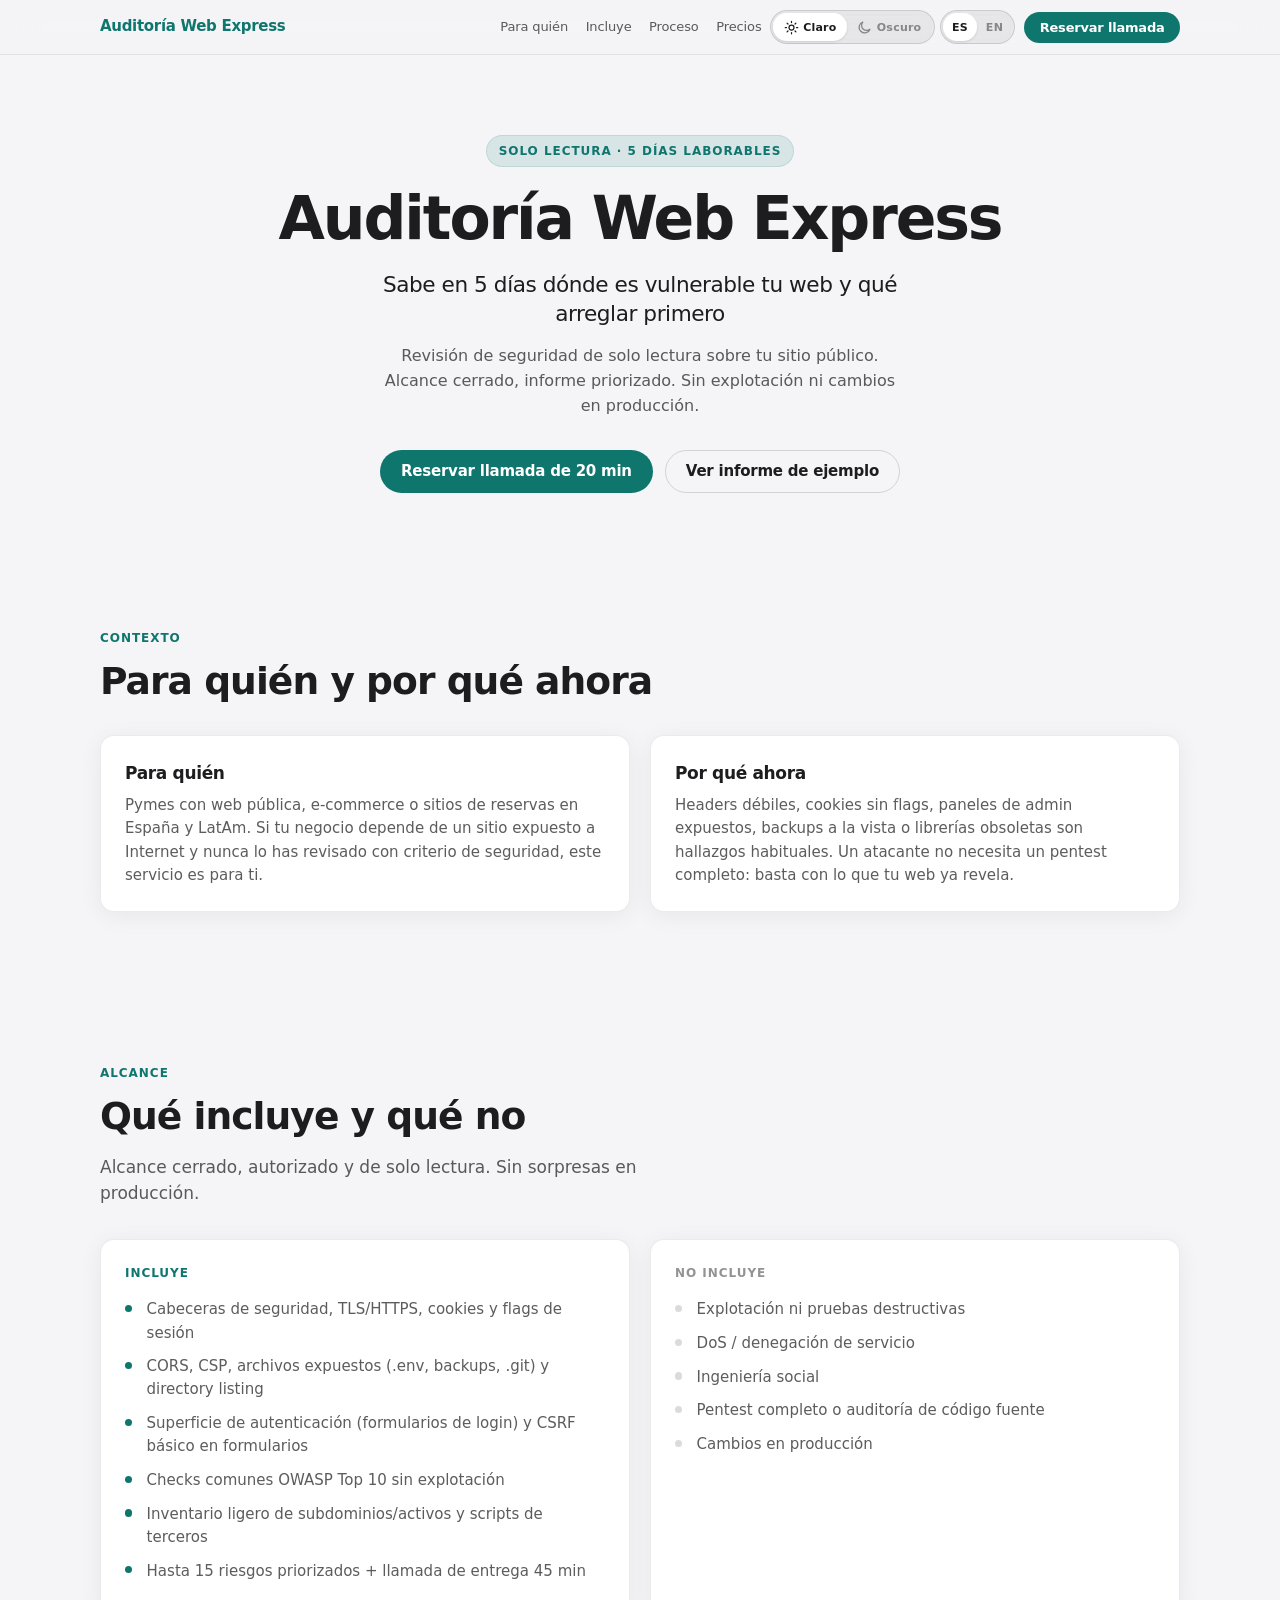
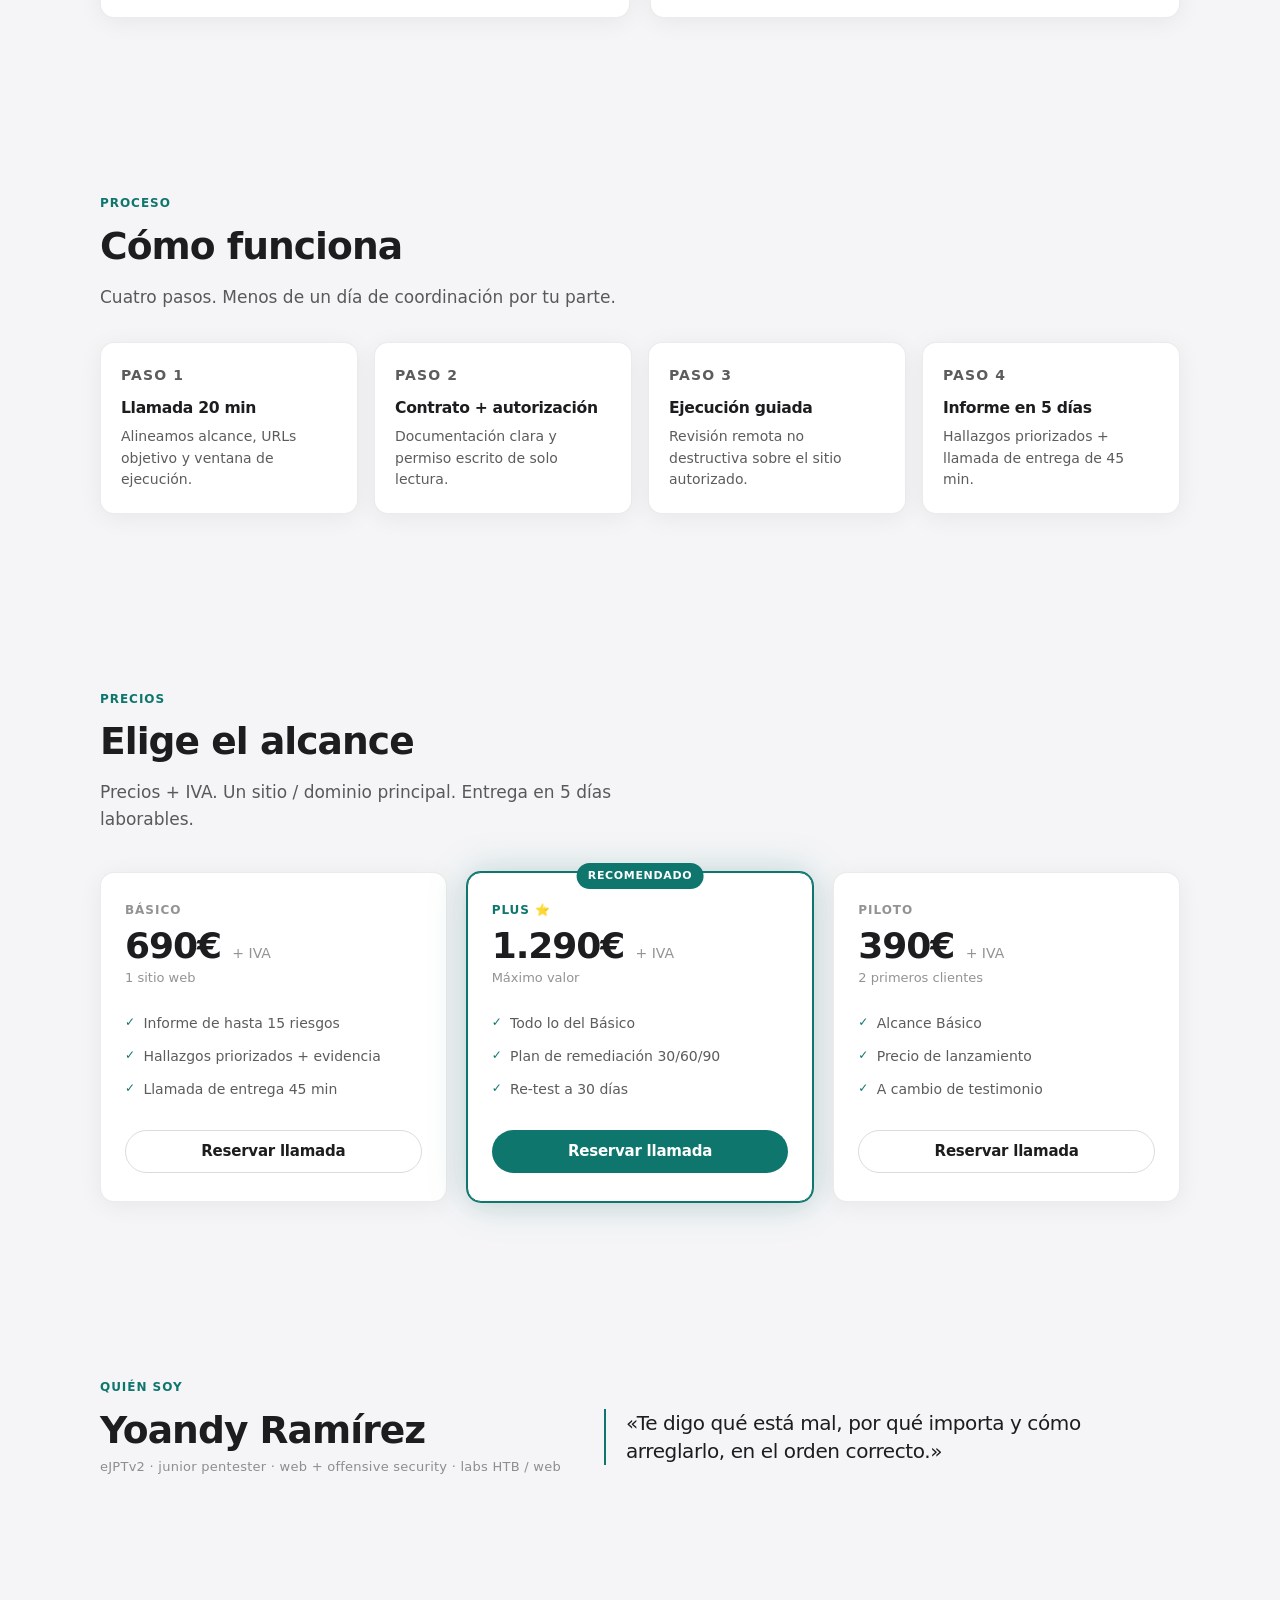
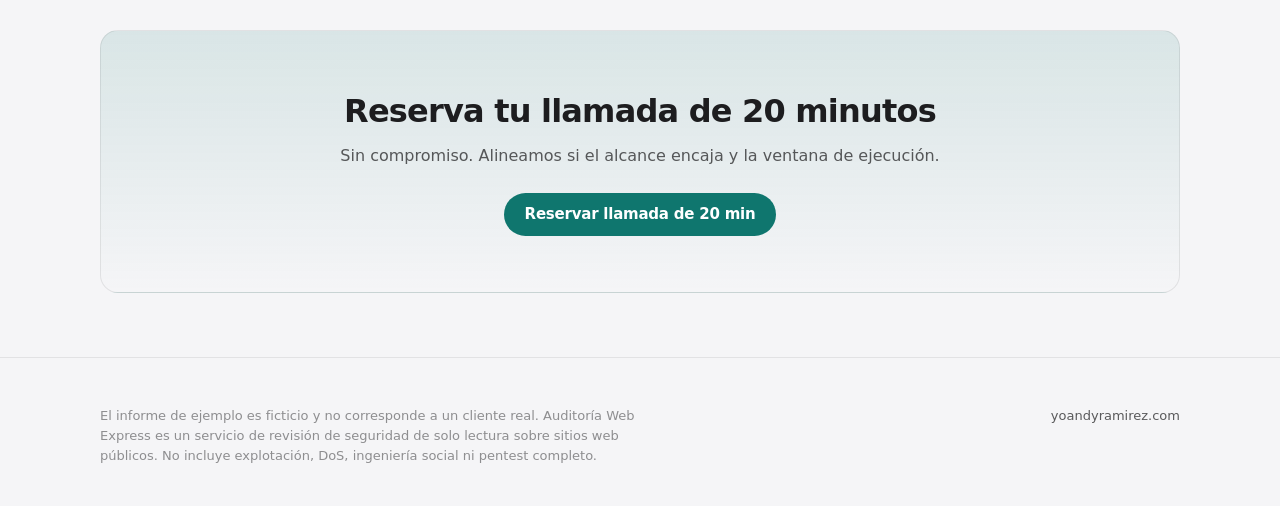
==== commit 357ff81a: "fix: polish mobile nav theme and language toggles" ====
--- a/index.html
+++ b/index.html
@@ -2,7 +2,7 @@
 <html lang="es" data-theme="dark">
 <head>
   <meta charset="UTF-8">
-  <meta name="viewport" content="width=device-width, initial-scale=1">
+  <meta name="viewport" content="width=device-width, initial-scale=1, viewport-fit=cover">
   <meta name="description" content="Auditoría Web Express: sabe en 5 días dónde es vulnerable tu web y qué arreglar primero. Revisión de solo lectura, informe priorizado. Pymes ES+LatAm.">
   <title>Auditoría Web Express — Seguridad web en 5 días</title>
   <script>
@@ -31,24 +31,27 @@
           <a class="nav__link" href="#incluye" data-i18n="nav.includes">Incluye</a>
           <a class="nav__link" href="#proceso" data-i18n="nav.process">Proceso</a>
           <a class="nav__link" href="#precios" data-i18n="nav.pricing">Precios</a>
-          <a class="btn btn--primary btn--sm nav__cta" href="#reserva" data-i18n="nav.cta">Reservar llamada</a>
         </nav>
         <div class="nav__toggles">
-          <div class="seg" role="group" data-i18n-aria="nav.theme" aria-label="Tema">
-            <button type="button" class="seg__btn" data-theme-set="light" aria-pressed="false" title="Light">
-              <svg class="seg__icon" width="14" height="14" viewBox="0 0 24 24" fill="none" stroke="currentColor" stroke-width="2" stroke-linecap="round" aria-hidden="true"><circle cx="12" cy="12" r="4"/><path d="M12 2v2M12 20v2M4.93 4.93l1.41 1.41M17.66 17.66l1.41 1.41M2 12h2M20 12h2M4.93 19.07l1.41-1.41M17.66 6.34l1.41-1.41"/></svg>
+          <div class="seg seg--theme" role="group" data-i18n-aria="nav.theme" aria-label="Tema">
+            <button type="button" class="seg__btn" data-theme-set="light" aria-pressed="false" title="Claro">
+              <svg class="seg__icon" width="15" height="15" viewBox="0 0 24 24" fill="none" stroke="currentColor" stroke-width="2" stroke-linecap="round" aria-hidden="true"><circle cx="12" cy="12" r="4"/><path d="M12 2v2M12 20v2M4.93 4.93l1.41 1.41M17.66 17.66l1.41 1.41M2 12h2M20 12h2M4.93 19.07l1.41-1.41M17.66 6.34l1.41-1.41"/></svg>
               <span class="seg__label" data-i18n="theme.light">Claro</span>
             </button>
-            <button type="button" class="seg__btn" data-theme-set="dark" aria-pressed="true" title="Dark">
-              <svg class="seg__icon" width="14" height="14" viewBox="0 0 24 24" fill="none" stroke="currentColor" stroke-width="2" stroke-linecap="round" aria-hidden="true"><path d="M21 14.3A9 9 0 1 1 9.7 3a7 7 0 0 0 11.3 11.3z"/></svg>
+            <button type="button" class="seg__btn" data-theme-set="dark" aria-pressed="true" title="Oscuro">
+              <svg class="seg__icon" width="15" height="15" viewBox="0 0 24 24" fill="none" stroke="currentColor" stroke-width="2" stroke-linecap="round" aria-hidden="true"><path d="M21 14.3A9 9 0 1 1 9.7 3a7 7 0 0 0 11.3 11.3z"/></svg>
               <span class="seg__label" data-i18n="theme.dark">Oscuro</span>
             </button>
           </div>
-          <div class="seg" role="group" data-i18n-aria="nav.lang" aria-label="Idioma">
+          <div class="seg seg--lang" role="group" data-i18n-aria="nav.lang" aria-label="Idioma">
             <button type="button" class="seg__btn" data-lang-set="es" aria-pressed="true">ES</button>
             <button type="button" class="seg__btn" data-lang-set="en" aria-pressed="false">EN</button>
           </div>
         </div>
+        <a class="btn btn--primary btn--sm nav__cta" href="#reserva" data-i18n-aria="nav.cta" aria-label="Reservar llamada">
+          <svg class="nav__cta-icon" width="16" height="16" viewBox="0 0 24 24" fill="none" stroke="currentColor" stroke-width="2" stroke-linecap="round" stroke-linejoin="round" aria-hidden="true"><path d="M22 16.92v3a2 2 0 0 1-2.18 2 19.79 19.79 0 0 1-8.63-3.07 19.5 19.5 0 0 1-6-6 19.79 19.79 0 0 1-3.07-8.67A2 2 0 0 1 4.11 2h3a2 2 0 0 1 2 1.72c.127.96.361 1.903.7 2.81a2 2 0 0 1-.45 2.11L8.09 9.91a16 16 0 0 0 6 6l1.27-1.27a2 2 0 0 1 2.11-.45c.907.339 1.85.573 2.81.7A2 2 0 0 1 22 16.92z"/></svg>
+          <span class="nav__cta-label" data-i18n="nav.cta">Reservar llamada</span>
+        </a>
       </div>
     </div>
   </header>
--- a/styles.css
+++ b/styles.css
@@ -21,7 +21,11 @@
   --shadow: 0 8px 32px rgba(0, 0, 0, 0.28);
   --watermark: rgba(255, 255, 255, 0.04);
   --th-bg: rgba(255, 255, 255, 0.02);
-  --seg-track: rgba(255, 255, 255, 0.06);
+  --seg-track: rgba(255, 255, 255, 0.08);
+  --seg-border: rgba(255, 255, 255, 0.12);
+  --seg-active: rgba(255, 255, 255, 0.92);
+  --seg-active-text: #0a0a0b;
+  --nav-h: 54px;
 }
 
 
@@ -42,6 +46,10 @@
   --watermark: rgba(0, 0, 0, 0.045);
   --th-bg: rgba(0, 0, 0, 0.03);
   --seg-track: rgba(0, 0, 0, 0.06);
+  --seg-border: rgba(0, 0, 0, 0.12);
+  --seg-active: #ffffff;
+  --seg-active-text: #1d1d1f;
+  --nav-h: 54px;
 }
 
 
@@ -130,8 +138,9 @@
   position: sticky;
   top: 0;
   z-index: 100;
-  backdrop-filter: blur(20px);
-  -webkit-backdrop-filter: blur(20px);
+  padding-top: env(safe-area-inset-top, 0px);
+  backdrop-filter: saturate(180%) blur(20px);
+  -webkit-backdrop-filter: saturate(180%) blur(20px);
   background: var(--nav-bg);
   border-bottom: 1px solid var(--border);
 }
@@ -140,40 +149,54 @@
   display: flex;
   align-items: center;
   justify-content: space-between;
-  gap: 0.75rem;
-  min-height: 3.5rem;
-  padding: 0.4rem 0;
+  flex-wrap: nowrap;
+  gap: 0.5rem;
+  height: var(--nav-h);
+  min-height: var(--nav-h);
+  max-height: var(--nav-h);
+  padding: 0;
+  box-sizing: content-box;
 }
 
 .nav__right {
   display: flex;
   align-items: center;
-  gap: 0.75rem;
+  flex-wrap: nowrap;
+  gap: 0.4rem;
   flex-shrink: 0;
 }
 
 .nav__toggles {
   display: flex;
   align-items: center;
-  gap: 0.4rem;
-}
-
-/* —— Segmented controls (iOS-like) —— */
+  flex-wrap: nowrap;
+  gap: 0.35rem;
+  flex-shrink: 0;
+}
+
+/* —— Segmented controls (iOS HIG) —— */
 .seg {
   display: inline-flex;
   align-items: stretch;
+  flex-wrap: nowrap;
   padding: 2px;
   background: var(--seg-track);
-  border: 1px solid var(--border);
+  border: 1px solid var(--seg-border);
   border-radius: 980px;
-  gap: 1px;
+  gap: 0;
+  -webkit-backdrop-filter: blur(8px);
+  backdrop-filter: blur(8px);
+  box-shadow: inset 0 0.5px 0 rgba(255, 255, 255, 0.06);
 }
 
 .seg__btn {
+  -webkit-appearance: none;
+  appearance: none;
   display: inline-flex;
   align-items: center;
   justify-content: center;
-  gap: 0.3rem;
+  gap: 0.28rem;
+  margin: 0;
   font-family: inherit;
   font-size: 0.6875rem;
   font-weight: 600;
@@ -181,41 +204,73 @@
   line-height: 1;
   color: var(--text-muted);
   background: transparent;
-  border: none;
+  background-color: transparent;
+  border: 0;
   border-radius: 980px;
-  padding: 0.35rem 0.55rem;
+  padding: 0.38rem 0.5rem;
   cursor: pointer;
-  min-width: 1.85rem;
-  transition: background-color 120ms var(--ease), color 120ms var(--ease), transform 120ms ease-out;
+  min-width: 1.75rem;
+  min-height: 1.75rem;
+  box-shadow: none;
+  outline: none;
+  -webkit-tap-highlight-color: transparent;
+  transition: background-color 140ms var(--ease), color 140ms var(--ease), box-shadow 140ms var(--ease), transform 120ms ease-out;
+}
+
+.seg__btn:focus-visible {
+  box-shadow: 0 0 0 2px var(--accent-soft);
 }
 
 .seg__btn:active {
-  transform: scale(0.97);
+  transform: scale(0.96);
 }
 
 .seg__btn.is-active {
-  background: var(--bg-elevated);
-  color: var(--text);
-  box-shadow: 0 1px 3px rgba(0, 0, 0, 0.18);
+  background: var(--seg-active);
+  background-color: var(--seg-active);
+  color: var(--seg-active-text);
+  box-shadow: 0 1px 3px rgba(0, 0, 0, 0.22), 0 0.5px 0 rgba(255, 255, 255, 0.35) inset;
+  border: 0;
+}
+
+[data-theme="dark"] .seg__btn.is-active {
+  background: #fff;
+  background-color: #fff;
+  color: #0a0a0b;
 }
 
 [data-theme="light"] .seg__btn.is-active {
   background: #fff;
-  box-shadow: 0 1px 3px rgba(0, 0, 0, 0.1);
+  background-color: #fff;
+  color: #1d1d1f;
+  box-shadow: 0 1px 3px rgba(0, 0, 0, 0.12), 0 0.5px 0 rgba(255, 255, 255, 0.9) inset;
 }
 
 .seg__icon {
   display: block;
   flex-shrink: 0;
+  width: 15px;
+  height: 15px;
+  pointer-events: none;
 }
 
 .seg__label {
   display: none;
 }
 
-@media (min-width: 960px) {
-  .seg__label {
+.seg--lang .seg__btn {
+  min-width: 2rem;
+  padding: 0.38rem 0.55rem;
+  letter-spacing: 0.04em;
+}
+
+@media (min-width: 640px) {
+  .seg--theme .seg__label {
     display: inline;
+  }
+
+  .seg--theme .seg__btn {
+    padding: 0.38rem 0.65rem;
   }
 }
 
@@ -223,6 +278,11 @@
   font-size: 0.9375rem;
   font-weight: 600;
   letter-spacing: -0.02em;
+  min-width: 0;
+  overflow: hidden;
+  text-overflow: ellipsis;
+  white-space: nowrap;
+  flex-shrink: 1;
 }
 
 .nav__brand span {
@@ -230,9 +290,10 @@
 }
 
 .nav__links {
-  display: flex;
+  display: none;
   align-items: center;
-  gap: 1.25rem;
+  flex-wrap: nowrap;
+  gap: 1.1rem;
 }
 
 .nav__link {
@@ -240,6 +301,7 @@
   color: var(--text-secondary);
   letter-spacing: -0.01em;
   transition: opacity 120ms var(--ease);
+  white-space: nowrap;
 }
 
 .nav__link:hover {
@@ -248,26 +310,74 @@
 }
 
 .nav__cta {
+  display: inline-flex;
+  align-items: center;
+  justify-content: center;
+  flex-shrink: 0;
+  gap: 0;
+  padding: 0;
+  width: 2.1rem;
+  height: 2.1rem;
+  min-width: 2.1rem;
+  border-radius: 980px;
+}
+
+.nav__cta-icon {
+  display: block;
+  flex-shrink: 0;
+}
+
+.nav__cta-label {
   display: none;
 }
 
-@media (min-width: 720px) {
+.nav__back {
+  display: none;
+}
+
+@media (min-width: 640px) {
   .nav__cta {
+    width: auto;
+    height: auto;
+    min-width: 0;
+    gap: 0.35rem;
+    padding: 0.5rem 0.9rem;
+  }
+
+  .nav__cta-icon {
+    display: none;
+  }
+
+  .nav__cta-label {
+    display: inline;
+  }
+
+  .nav__back {
     display: inline-flex;
   }
-}
-
-@media (max-width: 719px) {
-  .nav__links .nav__link {
-    display: none;
-  }
-
-  .nav__links .btn--ghost {
-    display: none;
-  }
-
+
+  .nav__right {
+    gap: 0.55rem;
+  }
+}
+
+@media (min-width: 900px) {
+  .nav__links {
+    display: flex;
+  }
+
+  .nav__brand {
+    font-size: 0.9375rem;
+  }
+}
+
+@media (max-width: 639px) {
   .nav__brand {
     font-size: 0.8125rem;
+  }
+
+  .wrap {
+    width: min(100% - 1.5rem, var(--max));
   }
 }
 
@@ -318,6 +428,29 @@
   padding: 0.55rem 0.95rem;
 }
 
+/* Nav CTA must win over .btn / .btn--sm (Android-safe compact control) */
+a.nav__cta.btn {
+  -webkit-appearance: none;
+  appearance: none;
+  flex-shrink: 0;
+  gap: 0;
+  padding: 0;
+  width: 2.1rem;
+  height: 2.1rem;
+  min-width: 2.1rem;
+  border-radius: 980px;
+}
+
+@media (min-width: 640px) {
+  a.nav__cta.btn {
+    width: auto;
+    height: auto;
+    min-width: 0;
+    gap: 0.35rem;
+    padding: 0.5rem 0.9rem;
+  }
+}
+
 /* —— Hero —— */
 .hero {
   padding: 5rem 0 4.5rem;
